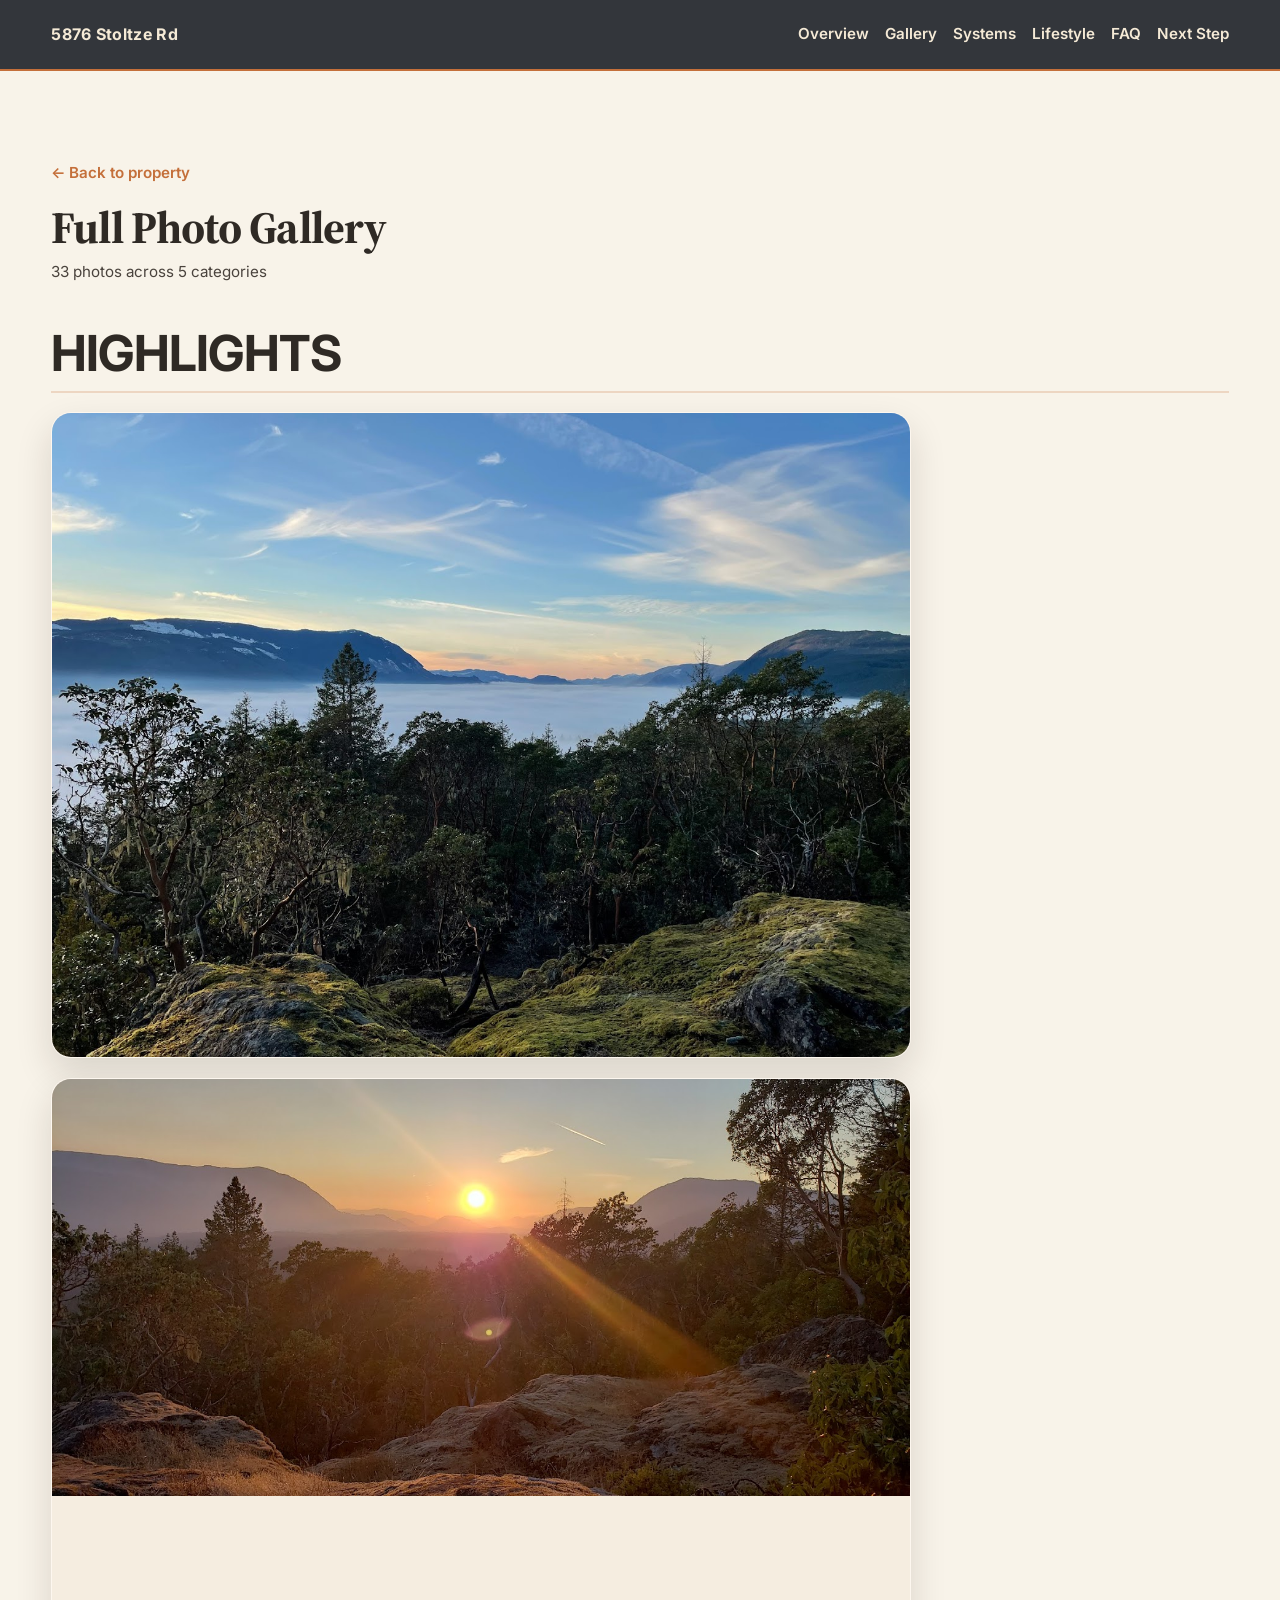
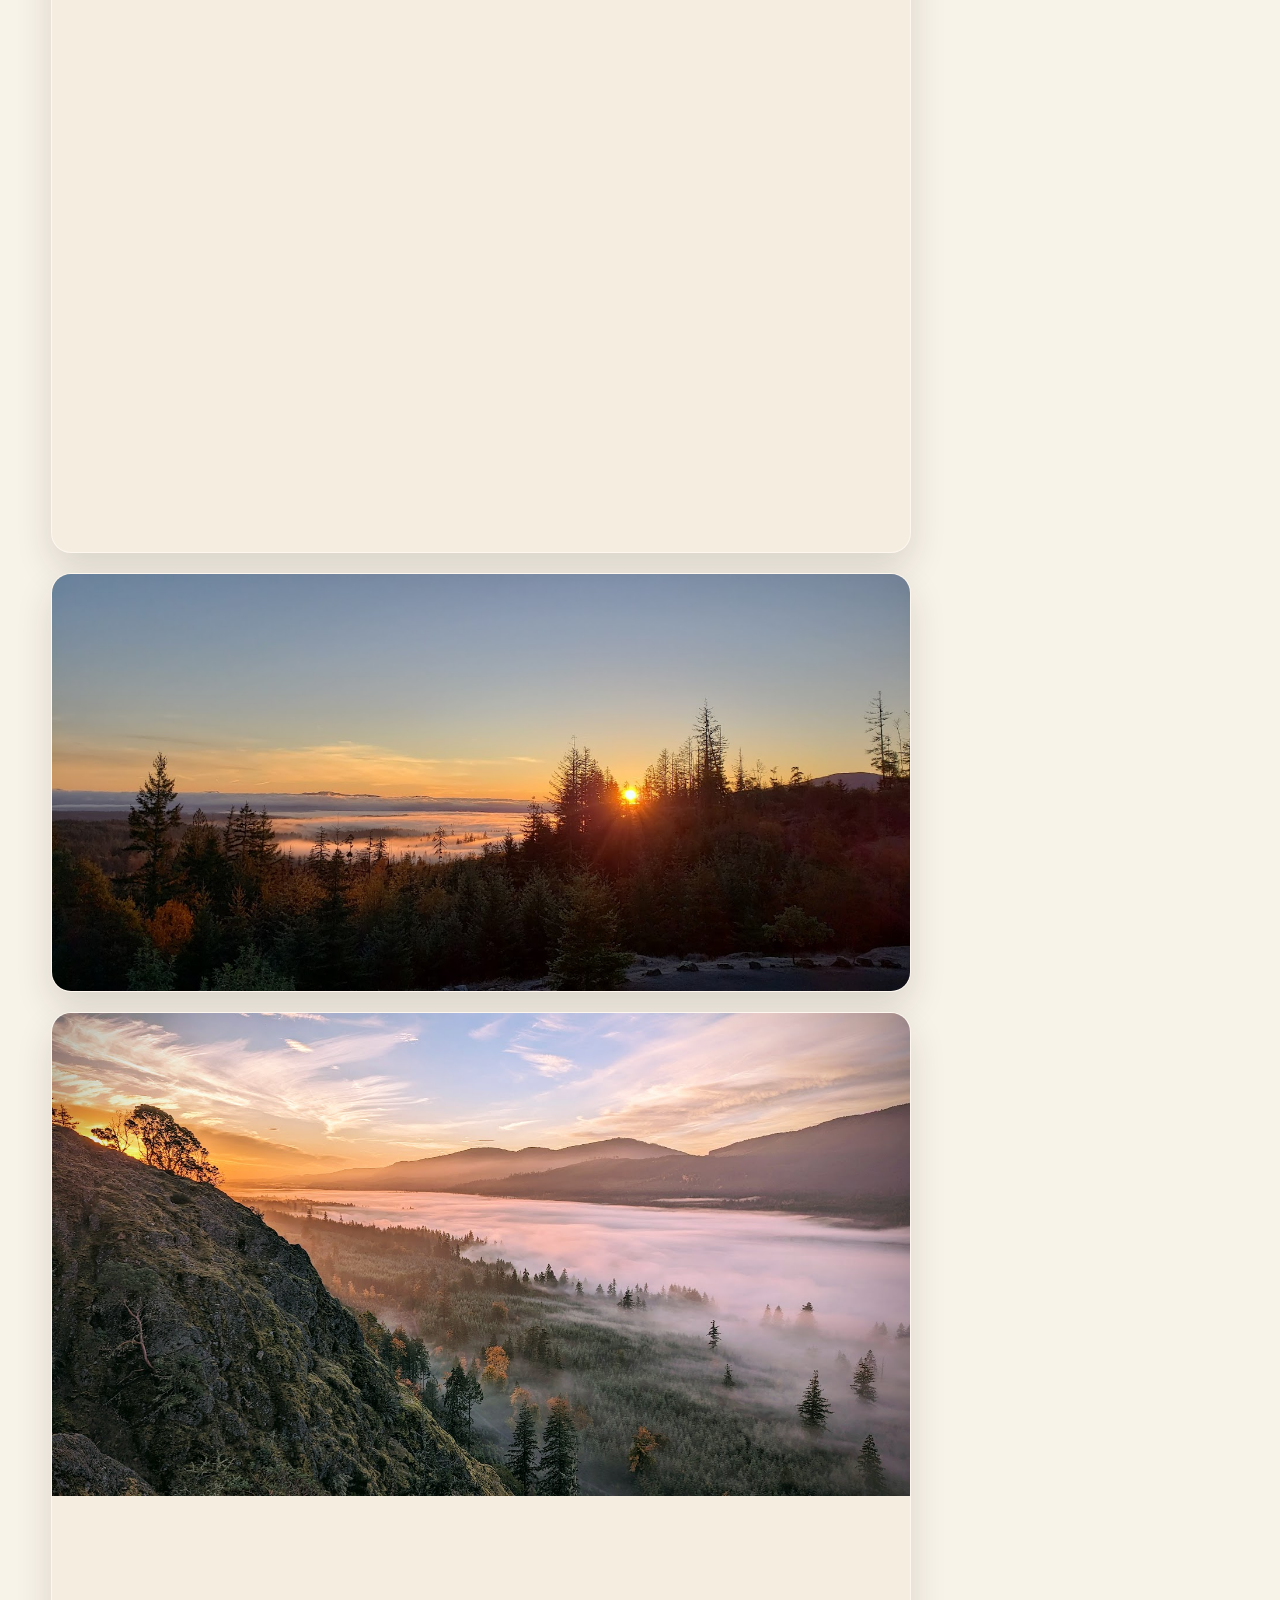
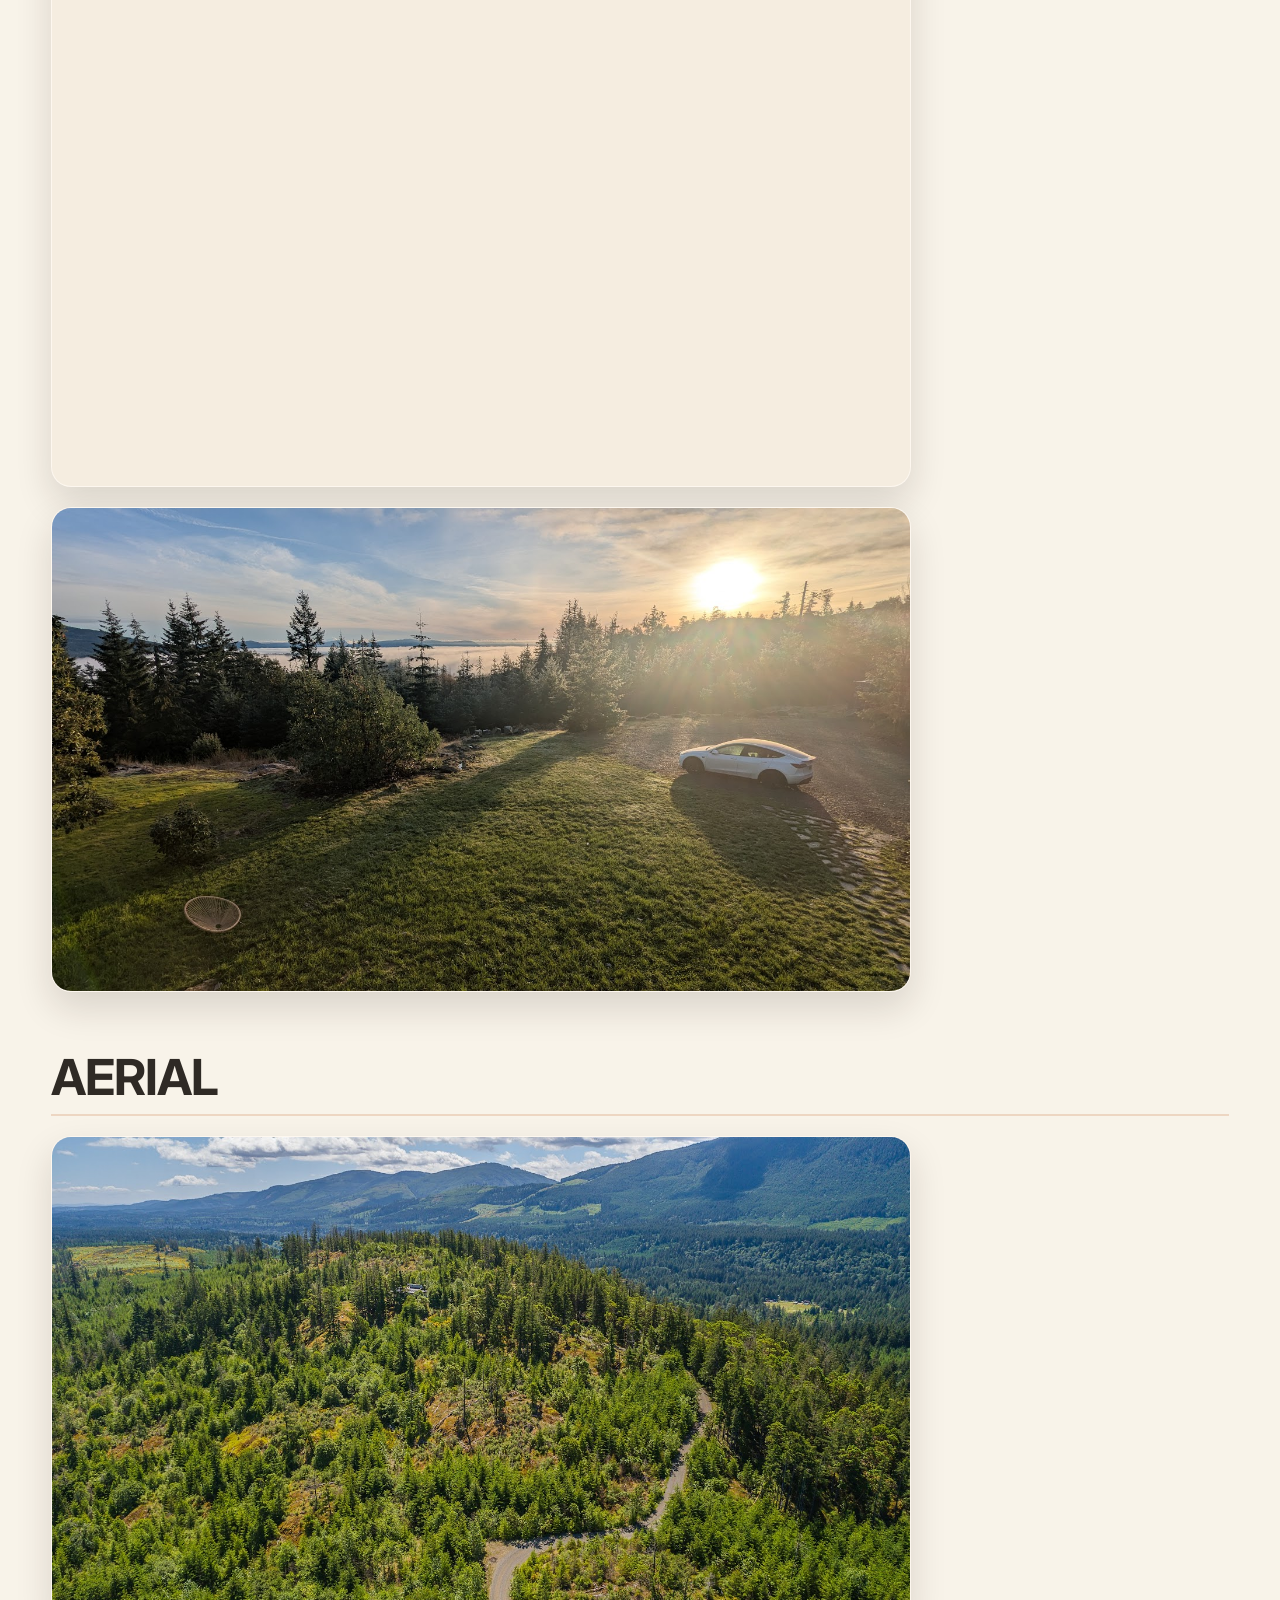
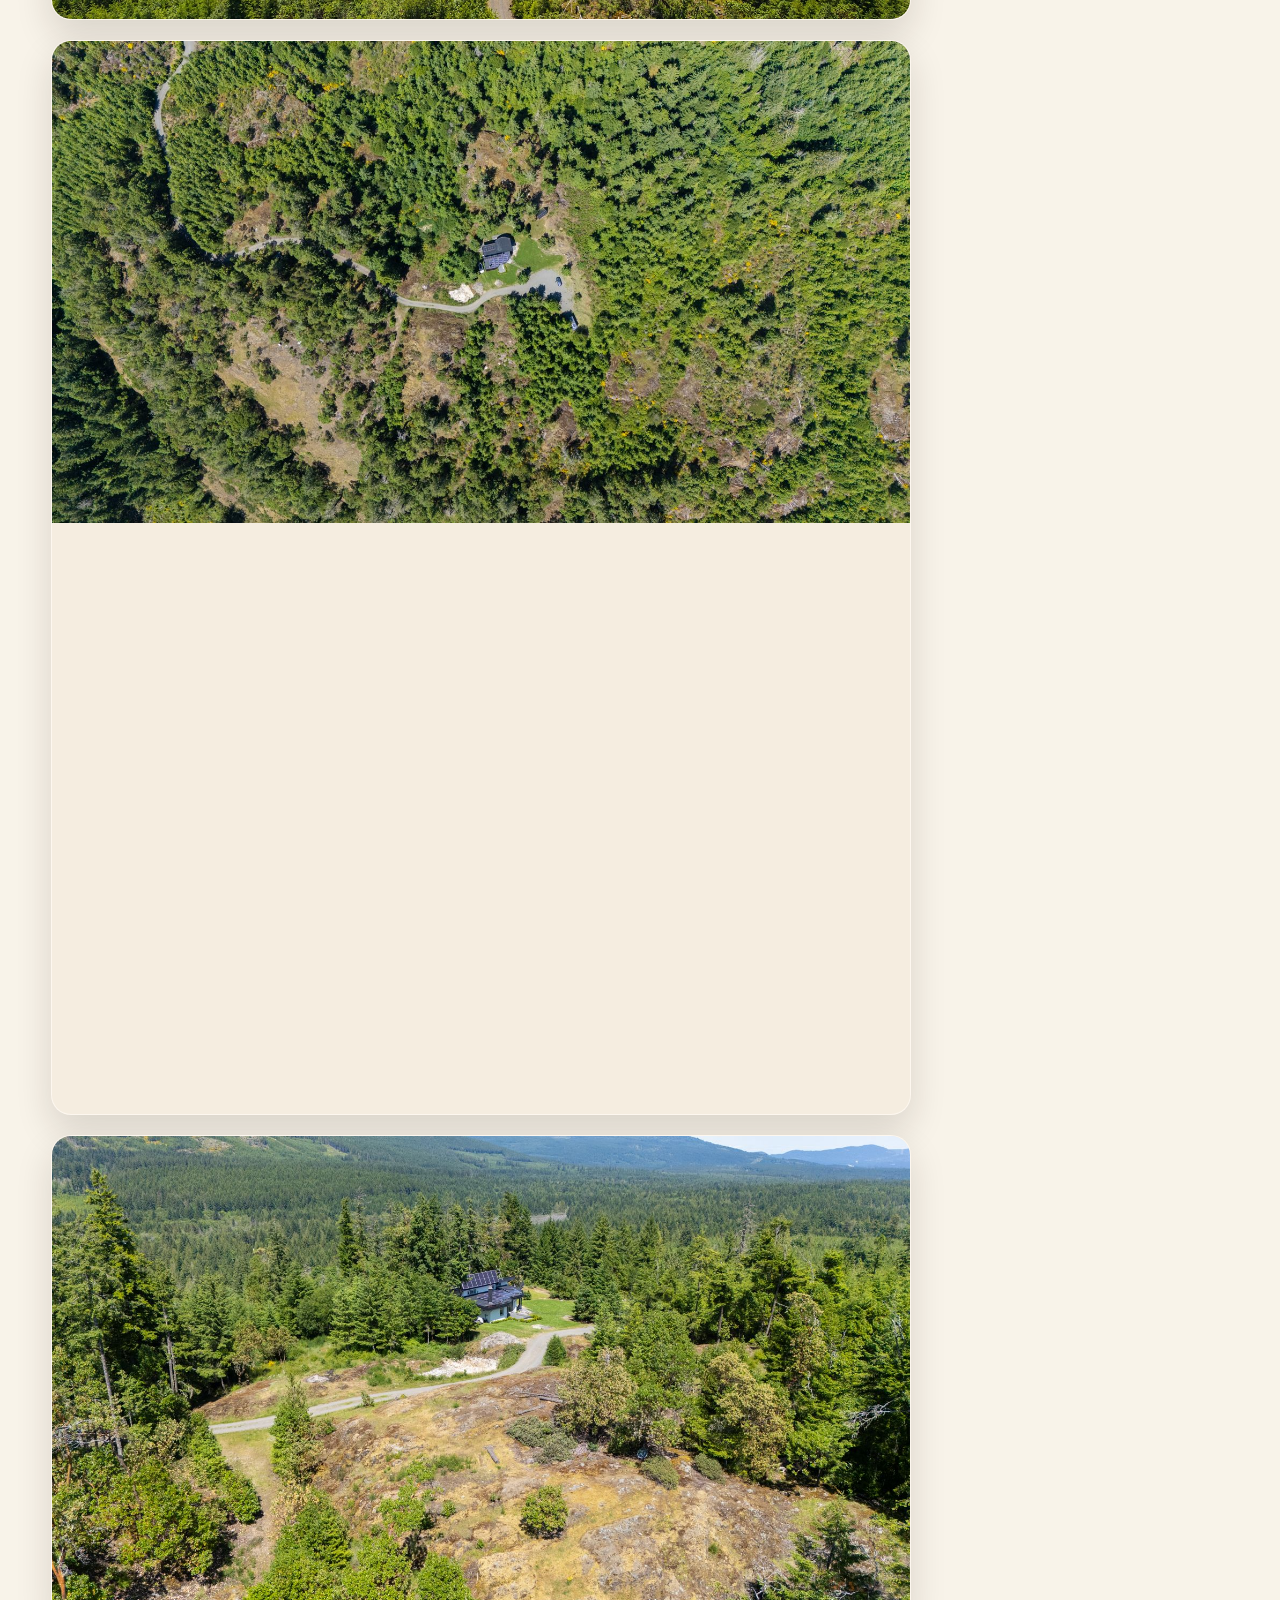
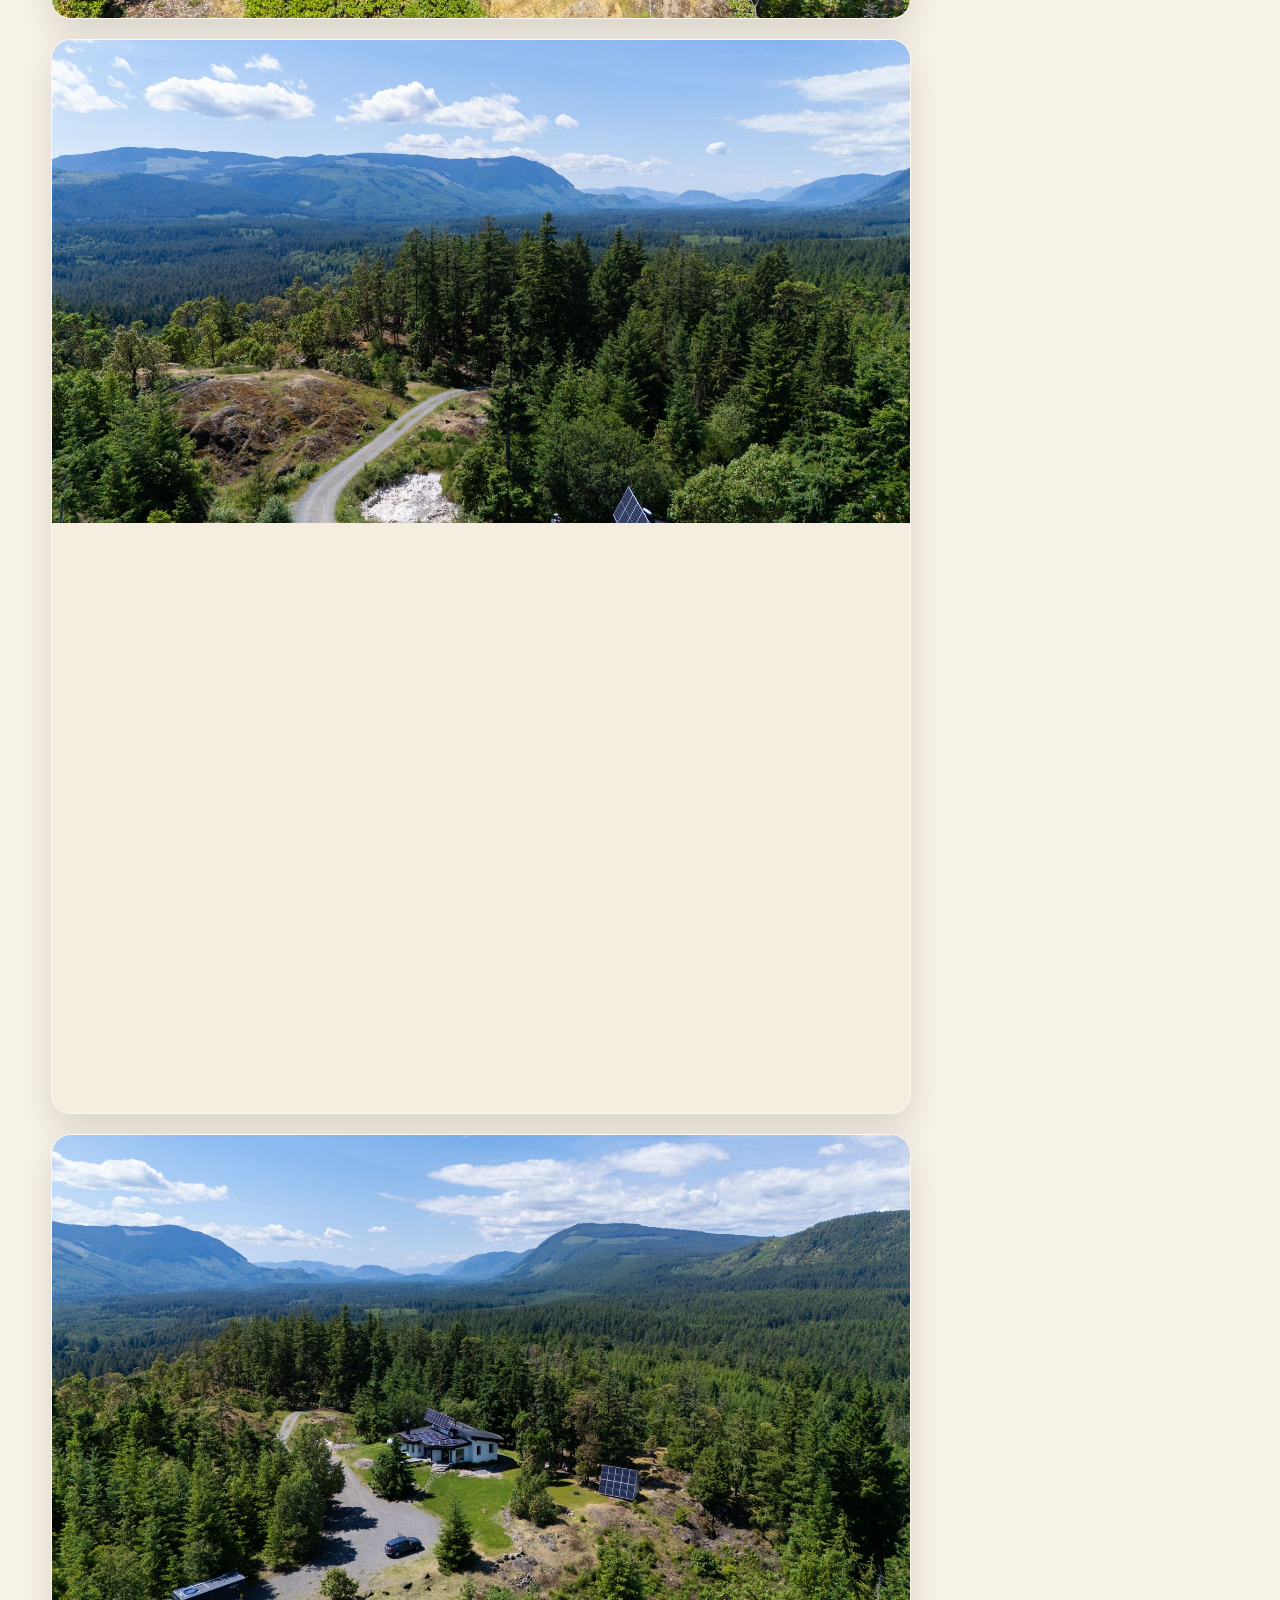
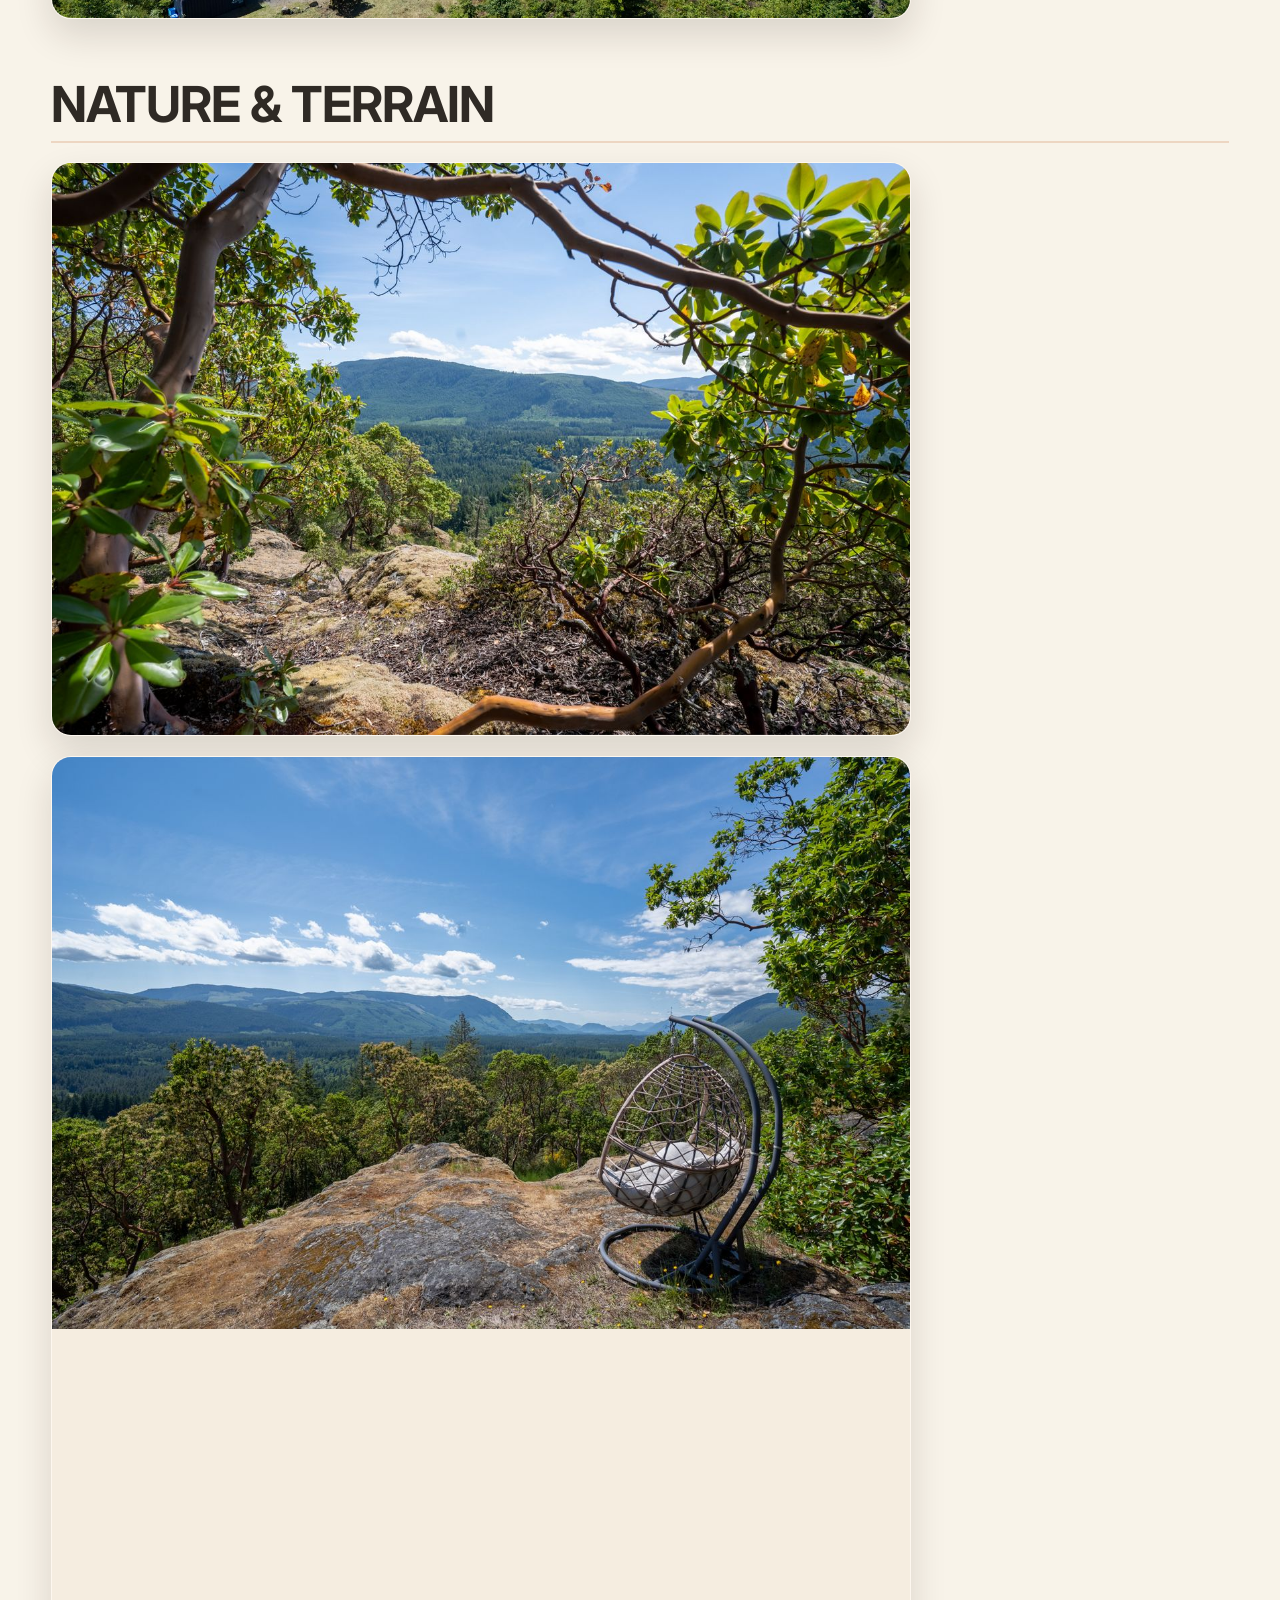
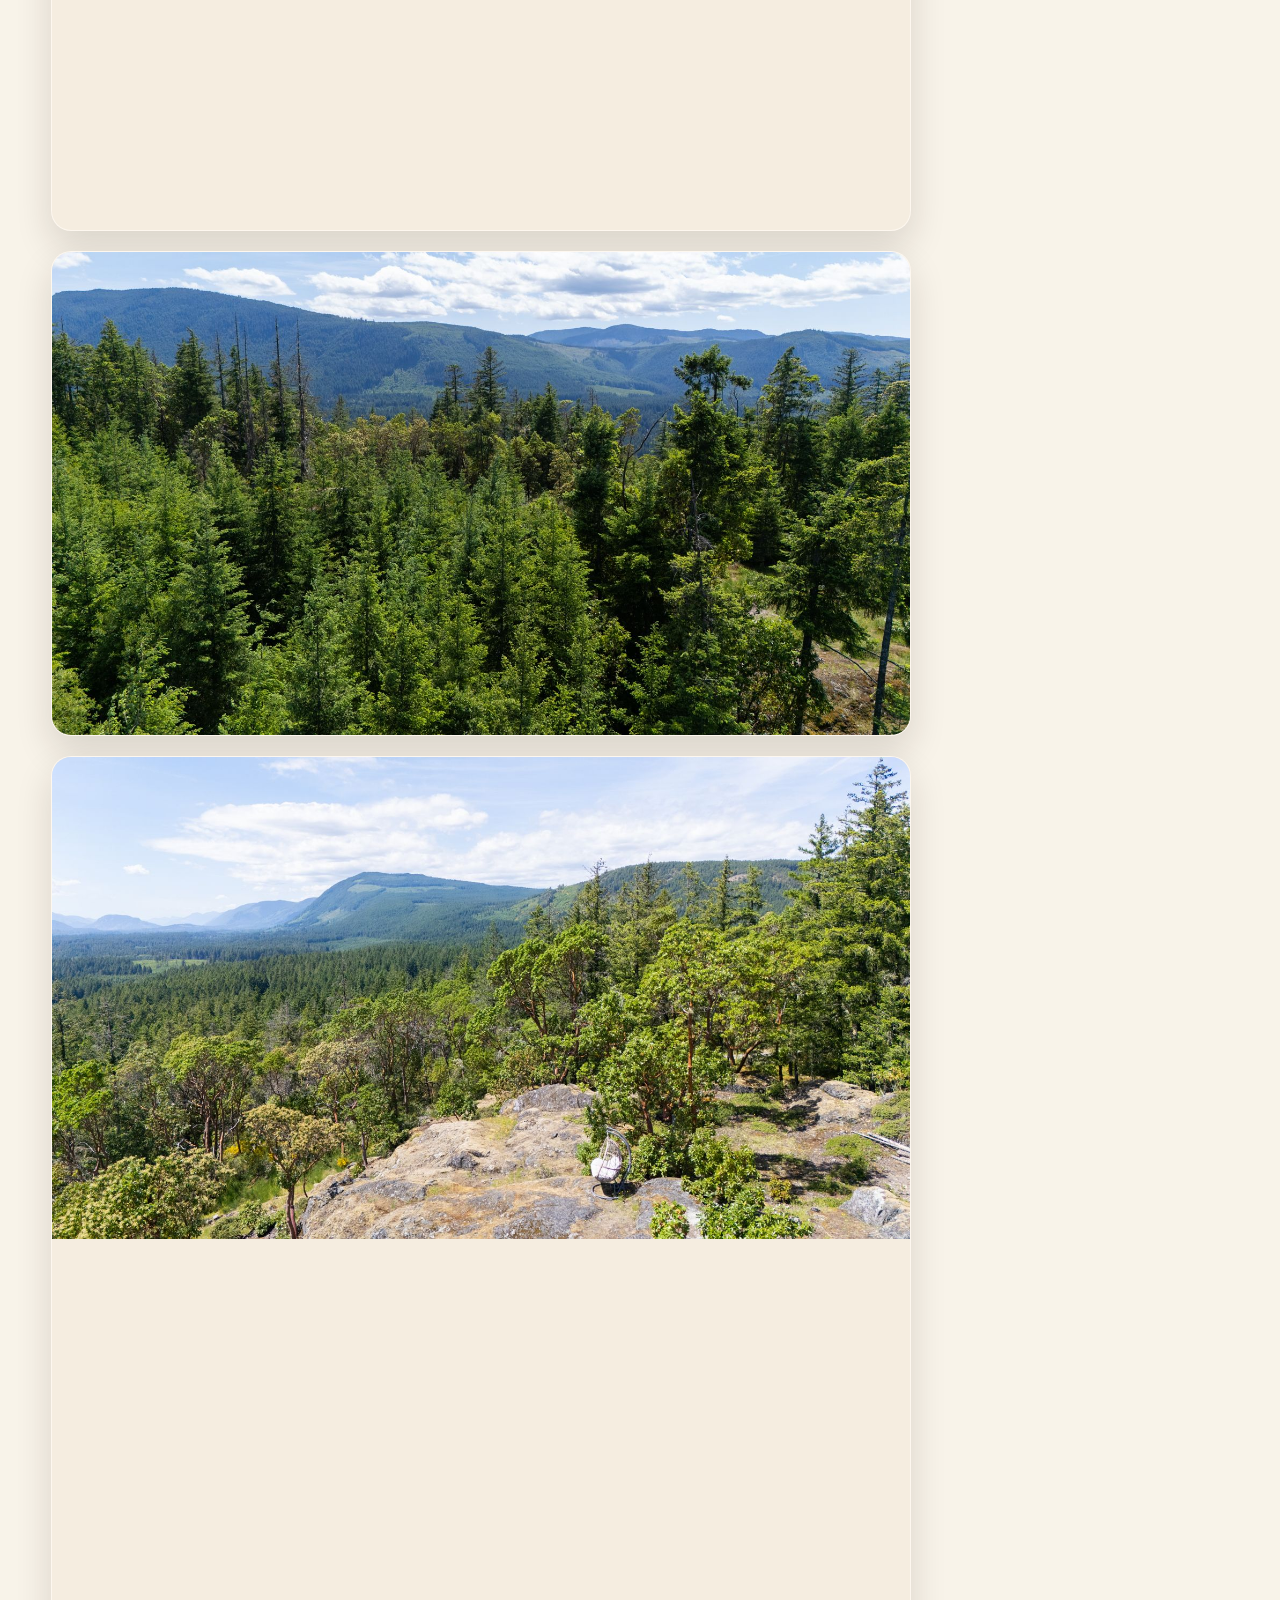
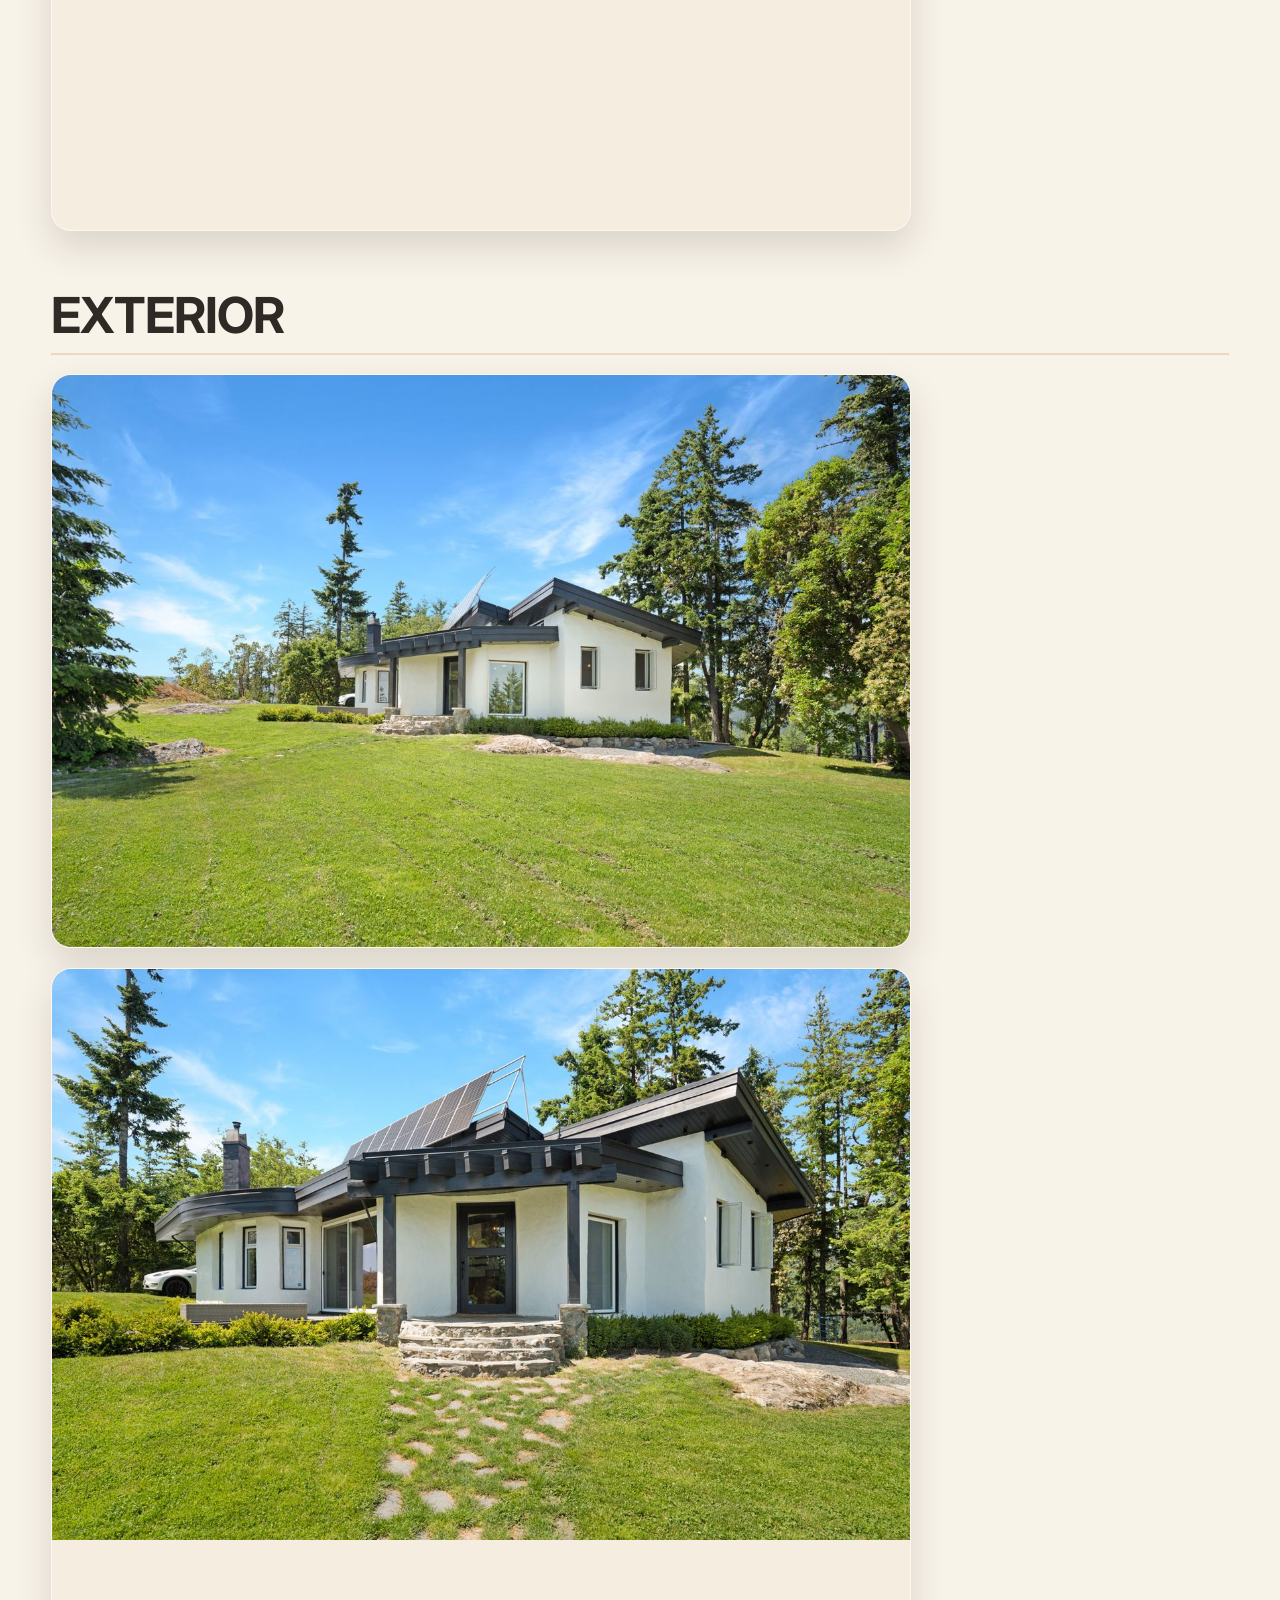
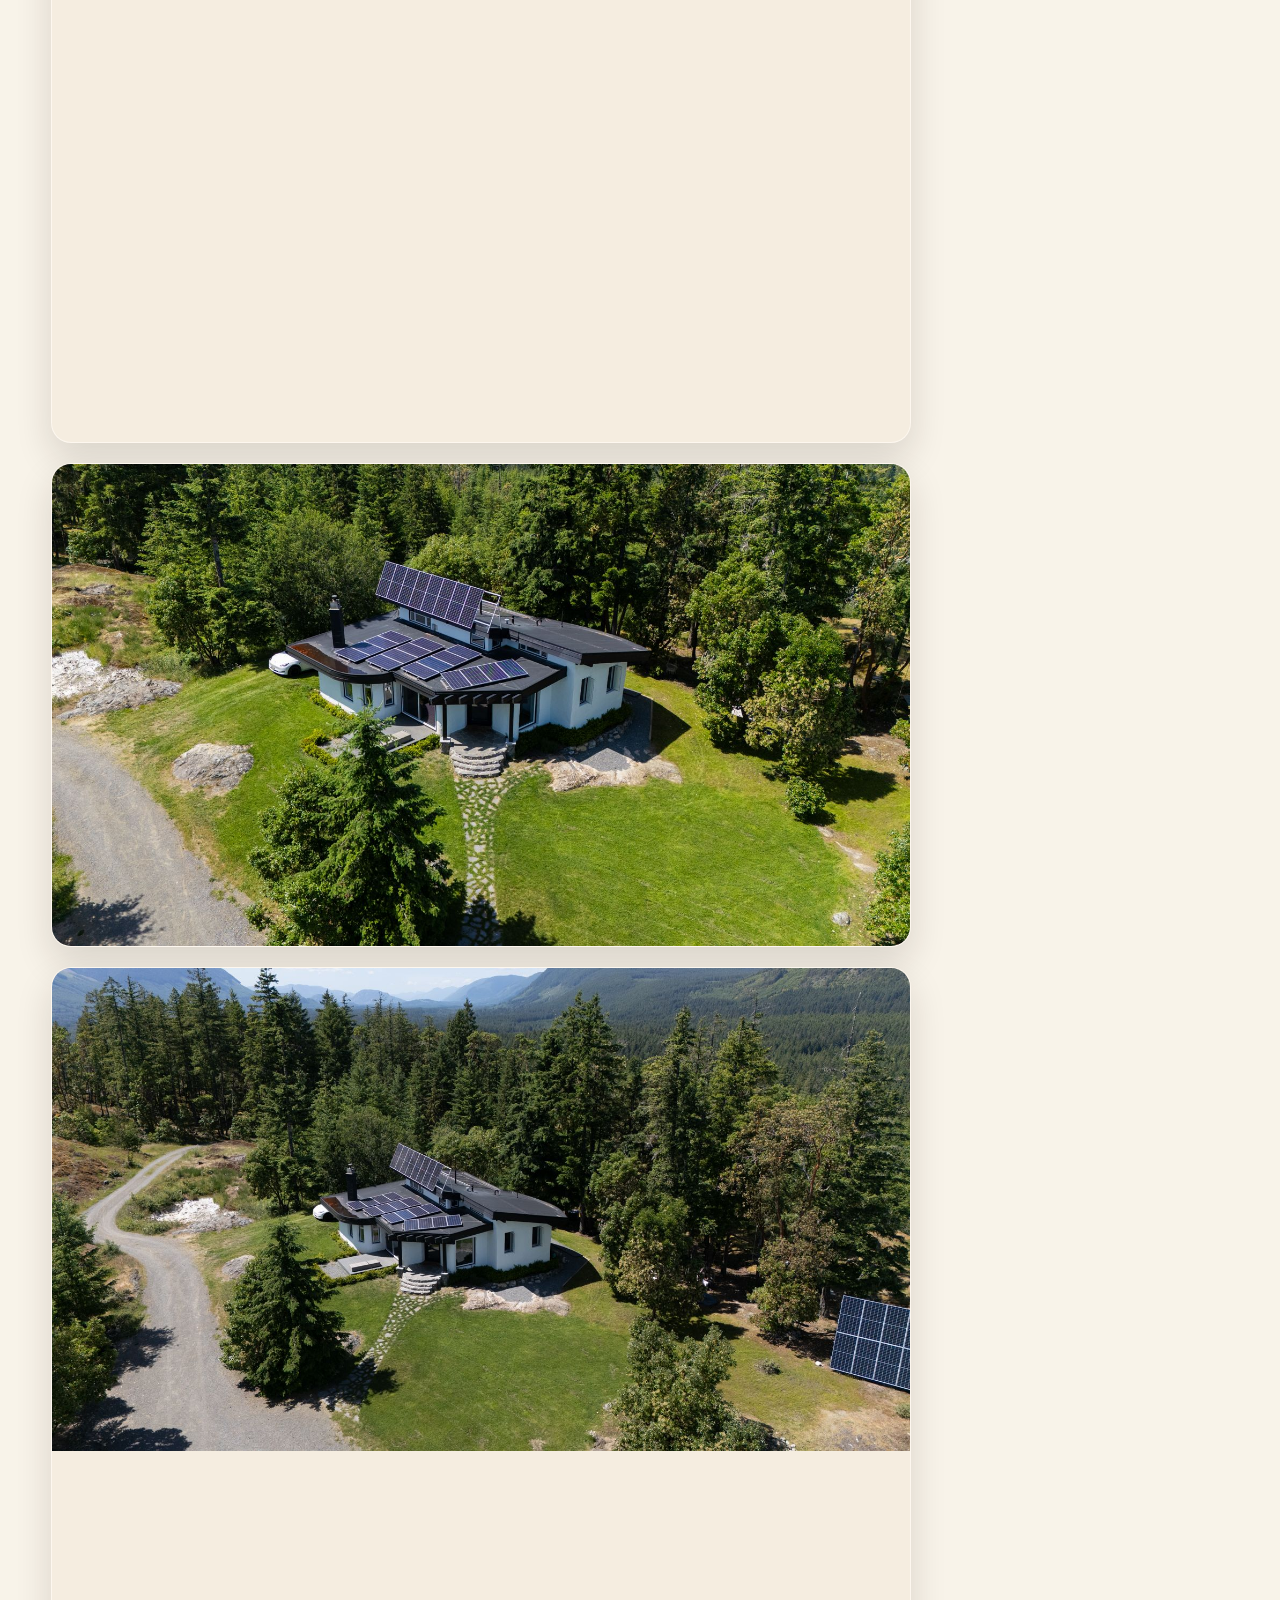
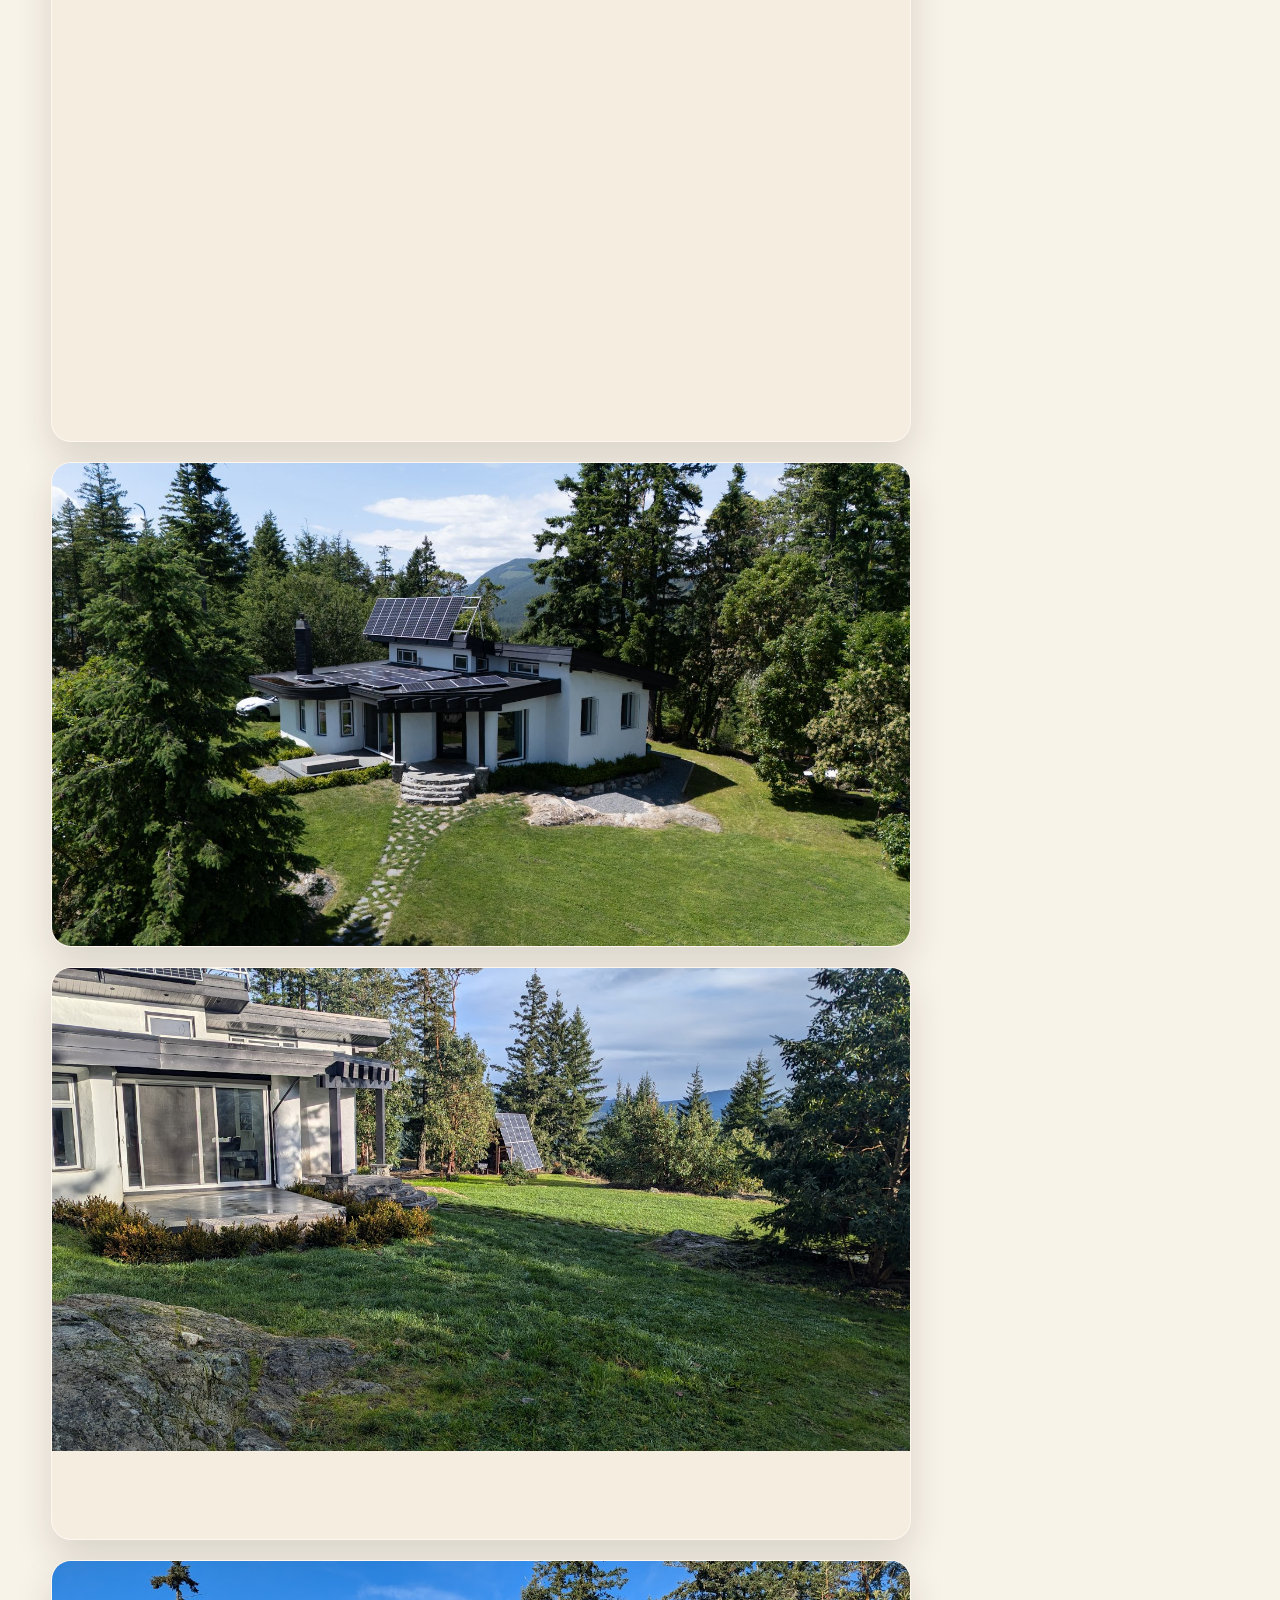
==== gallery.html @ c79fcdf9 "v10" ====
<!DOCTYPE html>
<html lang="en">
  <head>
    <meta charset="UTF-8" />
    <meta name="viewport" content="width=device-width, initial-scale=1.0" />
    <title>Photo Gallery | 5876 Stoltze Rd</title>
    <meta
      name="description"
      content="Full photo gallery for 5876 Stoltze Rd — highlights, aerial, nature, exterior, and interior photos of this private 40-acre mountaintop retreat."
    />
    <link rel="preconnect" href="https://fonts.googleapis.com" />
    <link rel="preconnect" href="https://fonts.gstatic.com" crossorigin />
    <link href="https://fonts.googleapis.com/css2?family=Inter:wght@400;500;600;700;800&family=Source+Serif+4:wght@400;600;700&display=swap" rel="stylesheet" />
    <link rel="icon" type="image/svg+xml" href="img/favicon-placeholder.svg" />
    <link rel="stylesheet" href="css/styles.css" />
    <script defer src="js/main.js"></script>
  </head>
  <body>
    <a class="skip-link" href="#gallery-main">Skip to content</a>

    <header class="site-header" id="top">
      <div class="container nav-wrap">
        <p class="brand"><a href="index.html" style="color:inherit;text-decoration:none;">5876 Stoltze Rd</a></p>
        <button class="nav-toggle" aria-expanded="false" aria-controls="site-nav">Menu</button>
        <nav id="site-nav" class="site-nav" aria-label="Main navigation">
          <a href="index.html#overview">Overview</a>
          <a href="index.html#gallery">Gallery</a>
          <a href="index.html#systems">Systems</a>
          <a href="index.html#lifestyle">Lifestyle</a>
          <a href="index.html#faq">FAQ</a>
          <a href="index.html#contact">Next Step</a>
        </nav>
      </div>
    </header>

    <main id="gallery-main">
      <section class="section gallery-page-section">
        <div class="container">

          <div class="gallery-page-header reveal">
            <a class="back-link" href="index.html#gallery">← Back to property</a>
            <h1>Full Photo Gallery</h1>
            <p class="gallery-page-count">33 photos across 5 categories</p>
          </div>

          <!-- Highlights -->
          <div class="gallery-page-chapter">
            <h2 class="gallery-page-chapter-title reveal">Highlights</h2>
            <div class="gallery-page-col">
              <figure class="gallery-card gallery-page-full reveal">
                <img src="img/5876_StoltzeRd_highlight_1.jpg" alt="Highlight angle showing privacy and wide exposure" data-fallback="img/placeholder-landscape.svg" loading="lazy" decoding="async" />
                <figcaption>Wide exposure and privacy are immediately apparent.</figcaption>
              </figure>
              <figure class="gallery-card gallery-page-full reveal">
                <img src="img/5876_StoltzeRd_highlight_2.jpg" alt="Highlight image emphasizing mountaintop privacy" data-fallback="img/placeholder-landscape.svg" loading="lazy" decoding="async" />
                <figcaption>Private feel with dominant landscape control.</figcaption>
              </figure>
              <figure class="gallery-card gallery-page-full reveal">
                <img src="img/5876_StoltzeRd_highlight_3.jpg" alt="Highlight image with panoramic valley view" data-fallback="img/placeholder-landscape.svg" loading="lazy" decoding="async" />
                <figcaption>Panoramic valley depth and changing light.</figcaption>
              </figure>
              <figure class="gallery-card gallery-page-full reveal">
                <img src="img/5876_StoltzeRd_highlight_5.jpg" alt="Highlight image showing arbutus and rock composition" data-fallback="img/placeholder-landscape.svg" loading="lazy" decoding="async" />
                <figcaption>Arbutus and rock terrain define the setting.</figcaption>
              </figure>
              <figure class="gallery-card gallery-page-full reveal">
                <img src="img/5876_StoltzeRd_highlight_6.jpg" alt="Highlight angle connecting home and off-grid independence" data-fallback="img/placeholder-landscape.svg" loading="lazy" decoding="async" />
                <figcaption>Independent systems support flexible use.</figcaption>
              </figure>
            </div>
          </div>

          <!-- Aerial -->
          <div class="gallery-page-chapter">
            <h2 class="gallery-page-chapter-title reveal">Aerial</h2>
            <div class="gallery-page-col">
              <figure class="gallery-card gallery-page-full reveal">
                <img src="img/5876_StoltzeRd_aerial_1.jpg" alt="Mountaintop ridge and valley view from aerial perspective" data-fallback="img/placeholder-landscape.svg" loading="lazy" decoding="async" />
                <figcaption>The site sits high on a sun-filled ridge with long valley sightlines.</figcaption>
              </figure>
              <figure class="gallery-card gallery-page-full reveal">
                <img src="img/5876_StoltzeRd_arial_1.jpeg" alt="Aerial mountaintop perspective over ridge and valley view" data-fallback="img/placeholder-landscape.svg" loading="lazy" decoding="async" />
                <figcaption>High elevation siting and terrain context.</figcaption>
              </figure>
              <figure class="gallery-card gallery-page-full reveal">
                <img src="img/5876_StoltzeRd_arial_2.jpeg" alt="Aerial view showing property approach and privacy buffer" data-fallback="img/placeholder-landscape.svg" loading="lazy" decoding="async" />
                <figcaption>Approach, access, and separation from surrounding parcels.</figcaption>
              </figure>
              <figure class="gallery-card gallery-page-full reveal">
                <img src="img/5876_StoltzeRd_arial_3.jpeg" alt="Aerial exposure image with mountain and valley backdrop" data-fallback="img/placeholder-landscape.svg" loading="lazy" decoding="async" />
                <figcaption>Broad valley outlook and mountain backdrop.</figcaption>
              </figure>
              <figure class="gallery-card gallery-page-full reveal">
                <img src="img/5876_StoltzeRd_arial_4.jpeg" alt="Aerial image highlighting sunrise and sunset exposure" data-fallback="img/placeholder-landscape.svg" loading="lazy" decoding="async" />
                <figcaption>Ridge orientation captures morning and evening light.</figcaption>
              </figure>
            </div>
          </div>

          <!-- Nature -->
          <div class="gallery-page-chapter">
            <h2 class="gallery-page-chapter-title reveal">Nature &amp; Terrain</h2>
            <div class="gallery-page-col">
              <figure class="gallery-card gallery-page-full reveal">
                <img src="img/5876_StoltzeRd_nature_1.jpeg" alt="Arbutus terrain on mountaintop setting" data-fallback="img/placeholder-landscape.svg" loading="lazy" decoding="async" />
                <figcaption>Arbutus terrain and exposed ridge character.</figcaption>
              </figure>
              <figure class="gallery-card gallery-page-full reveal">
                <img src="img/5876_StoltzeRd_nature_2.jpeg" alt="Arbutus trees with warm light over mountaintop terrain" data-fallback="img/placeholder-landscape.svg" loading="lazy" decoding="async" />
                <figcaption>Arbutus stands and warm seasonal color.</figcaption>
              </figure>
              <figure class="gallery-card gallery-page-full reveal">
                <img src="img/5876_StoltzeRd_nature_3.jpeg" alt="Nature frame showing valley view and arbutus character" data-fallback="img/placeholder-landscape.svg" loading="lazy" decoding="async" />
                <figcaption>Native vegetation and long view corridors.</figcaption>
              </figure>
              <figure class="gallery-card gallery-page-full reveal">
                <img src="img/5876_StoltzeRd_nature_4.jpeg" alt="Rock outcrop and arbutus landscape detail" data-fallback="img/placeholder-landscape.svg" loading="lazy" decoding="async" />
                <figcaption>Rock outcrops reinforce South Island character.</figcaption>
              </figure>
            </div>
          </div>

          <!-- Exterior -->
          <div class="gallery-page-chapter">
            <h2 class="gallery-page-chapter-title reveal">Exterior</h2>
            <div class="gallery-page-col">
              <figure class="gallery-card gallery-page-full reveal">
                <img src="img/5876_StoltzeRd_house_1.jpeg" alt="Home exterior within private mountaintop landscape" data-fallback="img/placeholder-landscape.svg" loading="lazy" decoding="async" />
                <figcaption>Exterior presence remains tied to the natural ridge setting.</figcaption>
              </figure>
              <figure class="gallery-card gallery-page-full reveal">
                <img src="img/5876_StoltzeRd_house_2.jpeg" alt="House elevation within mountaintop privacy setting" data-fallback="img/placeholder-landscape.svg" loading="lazy" decoding="async" />
                <figcaption>Built form nested into the ridge without losing view value.</figcaption>
              </figure>
              <figure class="gallery-card gallery-page-full reveal">
                <img src="img/5876_StoltzeRd_house_3.jpeg" alt="Home frontage with surrounding natural context" data-fallback="img/placeholder-landscape.svg" loading="lazy" decoding="async" />
                <figcaption>Efficient footprint with practical exterior flow.</figcaption>
              </figure>
              <figure class="gallery-card gallery-page-full reveal">
                <img src="img/5876_StoltzeRd_house_4.jpeg" alt="Home and solar-oriented outdoor space" data-fallback="img/placeholder-landscape.svg" loading="lazy" decoding="async" />
                <figcaption>Solar-oriented siting supports off-grid performance.</figcaption>
              </figure>
              <figure class="gallery-card gallery-page-full reveal">
                <img src="img/5876_StoltzeRd_house_5.jpeg" alt="Exterior angle showing separation and natural terrain" data-fallback="img/placeholder-landscape.svg" loading="lazy" decoding="async" />
                <figcaption>Clear separation, calm, and day-to-day usability.</figcaption>
              </figure>
              <figure class="gallery-card gallery-page-full reveal">
                <img src="img/5876_StoltzeRd_house_6.jpeg" alt="House exterior angle showing mountaintop privacy and usable grounds" data-fallback="img/placeholder-landscape.svg" loading="lazy" decoding="async" />
                <figcaption>Additional exterior angle emphasizing privacy and usable approach.</figcaption>
              </figure>
              <figure class="gallery-card gallery-page-full reveal">
                <img src="img/5876_StoltzeRd_house_7.jpeg" alt="Exterior photo highlighting home placement in natural surroundings" data-fallback="img/placeholder-landscape.svg" loading="lazy" decoding="async" />
                <figcaption>Home placement works with the natural terrain instead of against it.</figcaption>
              </figure>
              <figure class="gallery-card gallery-page-full reveal">
                <img src="img/5876_StoltzeRd_house_8.jpeg" alt="House exterior view with outdoor living context" data-fallback="img/placeholder-landscape.svg" loading="lazy" decoding="async" />
                <figcaption>Exterior living zones support practical day-to-day use.</figcaption>
              </figure>
            </div>
          </div>

          <!-- Interior -->
          <div class="gallery-page-chapter">
            <h2 class="gallery-page-chapter-title reveal">Interior</h2>
            <div class="gallery-page-col">
              <figure class="gallery-card gallery-page-full reveal">
                <img src="img/5876_StoltzeRd_interior_1.jpeg" alt="Interior living area with warm natural light" data-fallback="img/placeholder-landscape.svg" loading="lazy" decoding="async" />
                <figcaption>Main living zone with welcoming mountain-home character.</figcaption>
              </figure>
              <figure class="gallery-card gallery-page-full reveal">
                <img src="img/5876_StoltzeRd_interior_2.jpeg" alt="Interior space showing functional everyday layout" data-fallback="img/placeholder-landscape.svg" loading="lazy" decoding="async" />
                <figcaption>Practical circulation and day-to-day usability.</figcaption>
              </figure>
              <figure class="gallery-card gallery-page-full reveal">
                <img src="img/5876_StoltzeRd_interior_3.jpeg" alt="Interior detail emphasizing comfort and efficiency" data-fallback="img/placeholder-landscape.svg" loading="lazy" decoding="async" />
                <figcaption>Comfort-focused interior tied to low-dependence living.</figcaption>
              </figure>
              <figure class="gallery-card gallery-page-full reveal">
                <img src="img/5876_StoltzeRd_interior_4.jpeg" alt="Interior room view with bright, usable proportions" data-fallback="img/placeholder-landscape.svg" loading="lazy" decoding="async" />
                <figcaption>Bright interior proportions suited to full-time use.</figcaption>
              </figure>
              <figure class="gallery-card gallery-page-full reveal">
                <img src="img/5876_StoltzeRd_interior_5.jpeg" alt="Interior room showing mountain home finish and natural light" data-fallback="img/placeholder-landscape.svg" loading="lazy" decoding="async" />
                <figcaption>Warm finishes and natural light reinforce comfort.</figcaption>
              </figure>
              <figure class="gallery-card gallery-page-full reveal">
                <img src="img/5876_StoltzeRd_interior_6.jpeg" alt="Interior perspective highlighting efficient room arrangement" data-fallback="img/placeholder-landscape.svg" loading="lazy" decoding="async" />
                <figcaption>Efficient room arrangement supports simple everyday living.</figcaption>
              </figure>
              <figure class="gallery-card gallery-page-full reveal">
                <img src="img/5876_StoltzeRd_interior_7.jpeg" alt="Interior photo showing practical use space" data-fallback="img/placeholder-landscape.svg" loading="lazy" decoding="async" />
                <figcaption>Usable spaces balance function and comfort.</figcaption>
              </figure>
              <figure class="gallery-card gallery-page-full reveal">
                <img src="img/5876_StoltzeRd_interior_8.jpeg" alt="Interior view with bright surfaces and comfortable proportions" data-fallback="img/placeholder-landscape.svg" loading="lazy" decoding="async" />
                <figcaption>Bright interior surfaces keep the home feeling open and calm.</figcaption>
              </figure>
              <figure class="gallery-card gallery-page-full reveal">
                <img src="img/5876_StoltzeRd_interior_9.jpeg" alt="Interior detail reflecting full-time living practicality" data-fallback="img/placeholder-landscape.svg" loading="lazy" decoding="async" />
                <figcaption>Practical details support year-round full-time use.</figcaption>
              </figure>
              <figure class="gallery-card gallery-page-full reveal">
                <img src="img/5876_StoltzeRd_interior_10.jpeg" alt="Interior room with comfortable scale and light" data-fallback="img/placeholder-landscape.svg" loading="lazy" decoding="async" />
                <figcaption>Comfortable scale and light contribute to everyday livability.</figcaption>
              </figure>
              <figure class="gallery-card gallery-page-full reveal">
                <img src="img/5876_StoltzeRd_interior_11.jpeg" alt="Interior image showing polished, efficient living spaces" data-fallback="img/placeholder-landscape.svg" loading="lazy" decoding="async" />
                <figcaption>Polished interior spaces complement the self-reliant property systems.</figcaption>
              </figure>
            </div>
          </div>

          <div class="gallery-page-footer reveal">
            <a class="back-link" href="index.html#contact">Interested? Get in touch →</a>
          </div>

        </div>
      </section>
    </main>

    <footer class="site-footer section" id="contact">
      <div class="container reveal">
        <h2>Next Step</h2>
        <p>Contact the listing professional directly to request details or schedule a viewing.</p>
        <p class="contact-direct">
          <strong>Mitch McMichael</strong><br />
          Personal Real Estate Corporation<br />
          <a href="tel:+17786783206">778-678-3206</a>
        </p>
        <div class="contact-actions">
          <a class="btn btn-primary" href="tel:+17786783206">Call / Text Mitch McMichael</a>
          <a class="btn btn-secondary" href="https://www.realtor.ca/real-estate/29587003/5876-stoltze-rd-duncan-west-duncan" target="_blank" rel="noopener">View MLS Listing #1031704</a>
          <a class="btn btn-tertiary" href="5876_Stoltze_Rd_Property_Information_Package.pdf" target="_blank" rel="noopener">Download Full Information Package (PDF)</a>
        </div>
        <a class="back-to-top" href="#top">Back to Top</a>
      </div>
    </footer>

    <div class="lightbox" id="gallery-lightbox" aria-hidden="true" role="dialog" aria-label="Photo viewer">
      <button class="lightbox-close" type="button" aria-label="Close viewer">Close</button>
      <button class="lightbox-nav lightbox-prev" type="button" aria-label="Previous image">Prev</button>
      <figure class="lightbox-stage">
        <img src="" alt="" id="lightbox-image" />
        <figcaption id="lightbox-caption"></figcaption>
      </figure>
      <button class="lightbox-nav lightbox-next" type="button" aria-label="Next image">Next</button>
    </div>
  </body>
</html>
---- css/styles.css ----
:root {
  --slate-900: #1c2128;
  --slate-800: #242c35;
  --slate-700: #33404d;
  --copper-500: #c46f3a;
  --copper-400: #de8a4f;
  --amber-300: #f1bb66;
  --forest-600: #3e5f52;
  --forest-500: #507667;
  --cream-100: #f8f3e9;
  --cream-200: #efe6d6;
  --text-900: #22201d;
  --text-700: #4a433d;
  --line: #d4c2a7;
  --shadow-soft: 0 16px 40px rgba(31, 23, 18, 0.14);
  --shadow-strong: 0 24px 60px rgba(24, 18, 13, 0.22);
}

* {
  box-sizing: border-box;
}

html {
  scroll-behavior: smooth;
  overflow-x: clip;
}

body {
  margin: 0;
  color: var(--text-900);
  font-family: "Source Serif 4", Georgia, serif;
  line-height: 1.72;
  overflow-x: clip;
  background:
    radial-gradient(1100px 620px at 86% -8%, rgba(241, 187, 102, 0.32), transparent 70%),
    radial-gradient(900px 560px at 6% 36%, rgba(196, 111, 58, 0.2), transparent 70%),
    var(--cream-100);
}

img {
  width: 100%;
  display: block;
  height: auto;
}

p,
li,
label,
input,
textarea,
button,
summary,
.accordion-trigger,
.site-nav a,
.btn {
  font-family: Inter, "Segoe UI", sans-serif;
}

.container {
  width: min(1180px, 92%);
  margin: 0 auto;
}

.section {
  padding: 5.5rem 0;
}

.section h2,
.section h3 {
  margin-top: 0;
  line-height: 1.14;
}

.section h2 {
  color: #2f2a25;
  font-size: clamp(2rem, 4.3vw, 3.1rem);
  letter-spacing: -0.02em;
  margin-bottom: 1.2rem;
}

.section-header {
  margin-bottom: 2.3rem;
}

.eyebrow {
  color: var(--forest-600);
  font-size: 0.77rem;
  letter-spacing: 0.16em;
  text-transform: uppercase;
  font-weight: 700;
  margin: 0 0 0.8rem;
}

.skip-link {
  position: absolute;
  left: -9999px;
  top: 0;
}

.skip-link:focus {
  left: 1rem;
  top: 1rem;
  padding: 0.6rem 0.7rem;
  background: #fff;
  color: #000;
  z-index: 999;
}

.site-header {
  position: sticky;
  top: 0;
  z-index: 40;
  border-bottom: 2px solid var(--copper-500);
  background: rgba(29, 34, 41, 0.9);
  backdrop-filter: blur(10px);
}

.nav-wrap {
  min-height: 4.3rem;
  display: flex;
  align-items: center;
  justify-content: space-between;
}

.brand {
  margin: 0;
  color: #f5ead6;
  font-weight: 700;
  letter-spacing: 0.02em;
  font-family: Inter, "Segoe UI", sans-serif;
}

.nav-toggle {
  display: none;
}

.site-nav {
  display: flex;
  gap: 1rem;
}

.site-nav a {
  color: #f5ead6;
  text-decoration: none;
  font-size: 0.95rem;
  font-weight: 600;
  padding: 0.2rem 0;
  position: relative;
}

.site-nav a::after {
  content: "";
  position: absolute;
  left: 0;
  bottom: -4px;
  width: 0;
  height: 2px;
  background: var(--amber-300);
  transition: width 0.25s ease;
}

.site-nav a:hover::after {
  width: 100%;
}

.hero {
  position: relative;
  min-height: 100svh;
  display: grid;
  align-items: end;
  padding: 0;
  overflow: hidden;
}

.hero-media,
.hero-media img,
.hero-media video,
.hero-overlay {
  position: absolute;
  inset: 0;
}

.hero-media {
  overflow: hidden;
}

.hero-media img,
.hero-media video {
  object-fit: cover;
}

.hero-overlay {
  background:
    linear-gradient(165deg, rgba(17, 22, 30, 0.84), rgba(57, 38, 27, 0.44) 48%, rgba(196, 111, 58, 0.2)),
    linear-gradient(to top, rgba(17, 22, 30, 0.52), rgba(17, 22, 30, 0.16));
}

.hero-content {
  position: relative;
  z-index: 2;
  color: #f7efdf;
  width: min(860px, 92%);
  margin: 0 auto;
  padding: clamp(2.5rem, 8vh, 4rem) 0 2rem;
}

.hero-content .eyebrow {
  color: var(--amber-300);
}

.hero-content h1 {
  color: #fff8eb;
  font-size: clamp(1.9rem, 4.4vw, 3.9rem);
  margin: 0 0 0.6rem;
  max-width: 24ch;
  line-height: 1.08;
  letter-spacing: -0.02em;
  text-wrap: balance;
}

.hero-subheadline {
  max-width: 58ch;
  margin: 0;
  font-size: clamp(1rem, 1.8vw, 1.24rem);
  line-height: 1.55;
  color: #f3e9d7;
}

.hero-actions {
  margin-top: 0.9rem;
  display: flex;
  flex-wrap: wrap;
  gap: 0.5rem;
}

.hero-actions .btn {
  white-space: nowrap;
}

.btn {
  display: inline-flex;
  align-items: center;
  justify-content: center;
  text-decoration: none;
  border-radius: 999px;
  border: 1px solid transparent;
  font-weight: 700;
  font-size: 0.95rem;
  letter-spacing: 0.02em;
  padding: 0.82rem 1.2rem;
  transition: transform 0.2s ease, box-shadow 0.2s ease, background 0.2s ease;
}

.btn:hover {
  transform: translateY(-1px);
}

.btn-primary {
  background: linear-gradient(135deg, var(--amber-300), var(--copper-400));
  color: #23180f;
  box-shadow: 0 12px 28px rgba(30, 20, 14, 0.34);
}

.btn-secondary {
  border-color: rgba(255, 241, 212, 0.78);
  background: rgba(21, 25, 33, 0.2);
  color: #fff7e8;
}

.btn-tertiary {
  border-color: rgba(255, 255, 255, 0.5);
  background: rgba(255, 255, 255, 0.13);
  color: #fff7e8;
}

.hero-strip {
  margin-top: 0.5rem;
  display: inline-flex;
  max-width: 100%;
  white-space: normal;
  background: rgba(23, 28, 37, 0.64);
  border: 1px solid rgba(241, 187, 102, 0.45);
  color: #f7e4c2;
  border-radius: 14px;
  font-size: 0.84rem;
  letter-spacing: 0.05em;
  line-height: 1.35;
  padding: 0.5rem 0.95rem;
}

.at-a-glance {
  background: linear-gradient(180deg, #202830, #28343e);
  border-top: 2px solid var(--copper-500);
  border-bottom: 2px solid var(--forest-500);
}

.at-a-glance .section-header h2,
.at-a-glance .eyebrow {
  color: #f3e7d2;
}

.highlights-grid {
  display: grid;
  gap: 1rem;
  grid-template-columns: repeat(5, minmax(150px, 1fr));
}

.stat-card {
  background: rgba(247, 239, 225, 0.08);
  border: 1px solid rgba(255, 210, 141, 0.28);
  border-radius: 12px;
  padding: 1rem;
  box-shadow: var(--shadow-soft);
}

.stat-icon {
  width: 36px;
  height: 36px;
  border-radius: 50%;
  background: linear-gradient(135deg, var(--amber-300), var(--copper-500));
  color: #24170e;
  font-weight: 800;
  font-family: Inter, "Segoe UI", sans-serif;
  display: inline-grid;
  place-items: center;
}

.stat-card h3 {
  color: #f7ead3;
  margin: 0.75rem 0 0.4rem;
  font-size: 1.05rem;
}

.stat-card p {
  margin: 0;
  color: #ddd0ba;
  line-height: 1.5;
  font-size: 0.92rem;
}

.summary {
  background: #fcf6ec;
  border-top: 1px solid var(--line);
  border-bottom: 1px solid var(--line);
}

.summary .container {
  max-width: 900px;
}

.summary p {
  font-size: 1.03rem;
  color: #433b34;
}

.scenic-band {
  position: relative;
  height: clamp(220px, 38vh, 410px);
  overflow: hidden;
}

.scenic-band-media {
  position: absolute;
  inset: -12% 0;
  background-position: center;
  background-size: cover;
  transform: translateY(0);
  will-change: transform;
}

.scenic-band::after {
  content: "";
  position: absolute;
  inset: 0;
  background: linear-gradient(to bottom, rgba(22, 24, 27, 0.22), rgba(22, 24, 27, 0.42));
}

.gallery {
  background: linear-gradient(180deg, #fff8ee, #f6eddc);
}

.gallery-grid {
  display: grid;
  grid-template-columns: repeat(12, 1fr);
  gap: 0.5rem;
}

.gallery-grid-unified {
  margin-bottom: 0.7rem;
  display: block;
  column-count: 4;
  column-gap: 0.35rem;
}

.gallery-card {
  display: inline-block;
  width: 100%;
  margin: 0 0 0.35rem;
  border: 1px solid rgba(255, 250, 242, 0.85);
  box-shadow: 0 16px 36px rgba(33, 24, 17, 0.14);
  border-radius: 20px;
  overflow: hidden;
  position: relative;
  aspect-ratio: 4 / 3;
  isolation: isolate;
  background: #f5ede0;
  transition: transform 0.28s ease, box-shadow 0.28s ease, border-color 0.28s ease;
  cursor: pointer;
  break-inside: avoid;
}

.gallery-card:nth-child(2),
.gallery-card:nth-child(4) {
  aspect-ratio: 4 / 5;
}

.gallery-card:nth-child(6),
.gallery-card:nth-child(8) {
  aspect-ratio: 3 / 2;
}

.gallery-card::before {
  content: "";
  position: absolute;
  inset: 0;
  background: linear-gradient(180deg, rgba(255, 198, 115, 0.08), rgba(14, 18, 24, 0.32));
  opacity: 0;
  transition: opacity 0.35s ease;
  z-index: 1;
}

.gallery-card::after {
  content: "View";
  position: absolute;
  top: 1rem;
  right: 1rem;
  z-index: 2;
  padding: 0.42rem 0.7rem;
  border-radius: 999px;
  background: rgba(22, 27, 34, 0.56);
  color: #fff6e7;
  font-family: Inter, "Segoe UI", sans-serif;
  font-size: 0.72rem;
  font-weight: 700;
  letter-spacing: 0.08em;
  text-transform: uppercase;
  opacity: 0;
  transform: translateY(-6px);
  transition: opacity 0.3s ease, transform 0.3s ease;
}

.gallery-card img {
  height: 100%;
  width: 100%;
  object-fit: cover;
  transition: transform 0.55s ease, filter 0.35s ease;
  cursor: zoom-in;
}

.gallery-card figcaption {
  display: none;
}

.gallery-card:hover {
  transform: translateY(-6px);
  box-shadow: 0 24px 56px rgba(29, 20, 14, 0.2);
  border-color: rgba(255, 227, 181, 0.92);
}

.gallery-card:hover::before {
  opacity: 1;
}

.gallery-card:hover::after {
  opacity: 1;
  transform: translateY(0);
}

.gallery-card:hover img {
  transform: scale(1.04);
  filter: saturate(1.08) contrast(1.03);
}

/* ── Photo pile link (opens gallery.html) ── */
.photo-pile-link {
  display: flex;
  align-items: center;
  gap: 1.2rem;
  text-decoration: none;
  padding: 1rem 1.3rem;
  border: 1px solid rgba(196, 111, 58, 0.35);
  border-radius: 18px;
  background: linear-gradient(145deg, rgba(255, 252, 246, 0.95), rgba(248, 238, 221, 0.95));
  color: #342d26;
  box-shadow: 0 12px 30px rgba(34, 26, 20, 0.11);
  transition: border-color 0.28s ease, box-shadow 0.28s ease;
  width: 100%;
  margin-top: 0.4rem;
}

.photo-pile-link:hover {
  border-color: rgba(196, 111, 58, 0.55);
  box-shadow: 0 16px 36px rgba(34, 26, 20, 0.15);
}

.photo-pile {
  position: relative;
  width: 92px;
  height: 70px;
  flex-shrink: 0;
}

.pile-photo {
  position: absolute;
  inset: 0;
  border-radius: 7px;
  overflow: hidden;
  border: 3px solid #fff;
  box-shadow: 0 3px 10px rgba(20, 15, 10, 0.22);
  background: #f0e8d8;
  transition: transform 0.3s ease;
}

.pile-photo img {
  width: 100%;
  height: 100%;
  object-fit: cover;
  display: block;
}

.pile-photo:nth-child(1) { transform: rotate(-8deg) translate(-8px, 5px); }
.pile-photo:nth-child(2) { transform: rotate(6deg) translate(7px, -4px); }
.pile-photo:nth-child(3) { transform: rotate(-1.5deg); }

.photo-pile-link:hover .pile-photo:nth-child(1) { transform: rotate(-13deg) translate(-13px, 8px); }
.photo-pile-link:hover .pile-photo:nth-child(2) { transform: rotate(10deg) translate(12px, -7px); }
.photo-pile-link:hover .pile-photo:nth-child(3) { transform: rotate(-2deg) scale(1.04); }

.photo-pile-copy {
  display: flex;
  flex-direction: column;
  gap: 0.2rem;
}

.photo-pile-copy strong {
  font-size: 1rem;
  color: #2f2a25;
  font-family: Inter, "Segoe UI", sans-serif;
}

.photo-pile-copy span {
  font-size: 0.88rem;
  color: var(--copper-500);
  font-weight: 600;
  font-family: Inter, "Segoe UI", sans-serif;
}

/* ── Gallery page (gallery.html) ── */
.gallery-page-section {
  background:
    radial-gradient(1100px 620px at 86% -8%, rgba(241, 187, 102, 0.22), transparent 70%),
    var(--cream-100);
}

.gallery-page-header {
  margin-bottom: 2.5rem;
}

.back-link {
  display: inline-flex;
  align-items: center;
  gap: 0.35rem;
  text-decoration: none;
  color: var(--copper-500);
  font-weight: 600;
  font-size: 0.95rem;
  font-family: Inter, "Segoe UI", sans-serif;
  margin-bottom: 1rem;
  transition: color 0.2s ease;
}

.back-link:hover {
  color: var(--copper-400);
}

.gallery-page-header h1 {
  margin: 0 0 0.35rem;
  font-size: clamp(1.9rem, 4vw, 2.8rem);
  color: #2f2a25;
  line-height: 1.15;
  letter-spacing: -0.02em;
}

.gallery-page-count {
  margin: 0;
  color: var(--text-700);
  font-size: 0.95rem;
  font-family: Inter, "Segoe UI", sans-serif;
}

.gallery-page-chapter {
  margin-bottom: 3.2rem;
}

.gallery-page-chapter-title {
  font-family: Inter, "Segoe UI", sans-serif;
  font-size: 0.82rem;
  font-weight: 700;
  letter-spacing: 0.14em;
  text-transform: uppercase;
  color: var(--copper-500);
  border-bottom: 2px solid rgba(196, 111, 58, 0.22);
  padding-bottom: 0.55rem;
  margin: 0 0 1.2rem;
}

.gallery-page-col {
  display: flex;
  flex-direction: column;
  gap: 0.9rem;
  max-width: 860px;
}

.gallery-page-full {
  aspect-ratio: unset;
  height: auto;
  cursor: pointer;
}

.gallery-page-full img {
  height: auto;
  object-fit: unset;
}

.gallery-page-footer {
  margin-top: 2rem;
  padding-top: 1.5rem;
  border-top: 1px solid var(--line);
}

.chapter-head h3 {
  margin: 0;
  font-size: clamp(1.2rem, 2.2vw, 1.65rem);
  color: #362f29;
}

.chapter-head p {
  margin: 0.35rem 0 0;
  color: var(--text-700);
}

.chapter-grid {
  margin-top: 0.9rem;
  display: grid;
  gap: 1.2rem;
  grid-template-columns: repeat(auto-fit, minmax(320px, 1fr));
  padding: 1.5rem 0 1rem;
  perspective: 1200px;
}

.chapter-grid figure {
  margin: 0;
  height: 280px;
  min-width: 0;
  width: 100%;
  max-width: 100%;
  border: 1px solid rgba(255, 248, 235, 0.6);
  border-radius: 24px;
  overflow: hidden;
  box-shadow: 0 20px 50px rgba(34, 26, 20, 0.15);
  background: linear-gradient(180deg, rgba(255, 254, 251, 0.98), rgba(248, 240, 227, 0.95));
  position: relative;
  transition: all 0.4s cubic-bezier(0.34, 1.56, 0.64, 1);
  cursor: pointer;
  transform-origin: center;
}

/* Variable heights for visual interest */
.chapter-grid figure:nth-child(2) { height: 340px; }
.chapter-grid figure:nth-child(4) { height: 300px; }
.chapter-grid figure:nth-child(6) { height: 350px; }
.chapter-grid figure:nth-child(8) { height: 320px; }
.chapter-grid figure:nth-child(10) { height: 340px; }

/* Staggered positioning for dynamic look */
.chapter-grid figure:nth-child(1) { transform: translateY(-8px) rotateZ(-1.5deg); }
.chapter-grid figure:nth-child(2) { transform: translateY(6px) rotateZ(1.2deg); }
.chapter-grid figure:nth-child(3) { transform: translateY(-4px) rotateZ(-0.8deg); }
.chapter-grid figure:nth-child(4) { transform: translateY(8px) rotateZ(1.5deg); }
.chapter-grid figure:nth-child(5) { transform: translateY(-6px) rotateZ(-1deg); }
.chapter-grid figure:nth-child(6) { transform: translateY(10px) rotateZ(1.8deg); }
.chapter-grid figure:nth-child(7) { transform: translateY(-8px) rotateZ(-1.2deg); }
.chapter-grid figure:nth-child(8) { transform: translateY(4px) rotateZ(0.9deg); }
.chapter-grid figure:nth-child(9) { transform: translateY(-10px) rotateZ(-1.8deg); }
.chapter-grid figure:nth-child(10) { transform: translateY(7px) rotateZ(1.3deg); }
.chapter-grid figure:nth-child(11) { transform: translateY(-5px) rotateZ(-0.6deg); }

.gallery-card:focus-visible,
.chapter-grid figure:focus-visible {
  outline: 3px solid rgba(241, 187, 102, 0.92);
  outline-offset: 4px;
}

.chapter-grid img {
  height: 100%;
  object-fit: cover;
  cursor: zoom-in;
  transition: transform 0.5s cubic-bezier(0.34, 1.56, 0.64, 1), filter 0.4s ease;
  width: 100%;
}

.chapter-grid figure::before {
  content: "";
  position: absolute;
  inset: 0;
  background: linear-gradient(180deg, transparent 40%, rgba(20, 24, 30, 0.15) 100%);
  opacity: 0;
  transition: opacity 0.4s ease;
  z-index: 1;
  pointer-events: none;
}

.chapter-grid figcaption {
  display: none;
}

.chapter-grid figure:hover {
  transform: translateY(-18px) scale(1.08) rotateZ(0deg);
  box-shadow: 0 32px 80px rgba(34, 26, 20, 0.25), 0 0 40px rgba(196, 111, 58, 0.15);
  border-color: rgba(196, 111, 58, 0.5);
  z-index: 50;
}

.chapter-grid figure:hover::before {
  opacity: 1;
}

.chapter-grid figure:hover img {
  transform: scale(1.06);
  filter: saturate(1.08);
}

.standout {
  background: #fdf7ec;
}

.card-grid,
.feature-grid {
  display: grid;
  gap: 1rem;
  grid-template-columns: repeat(3, minmax(240px, 1fr));
}

.card,
.feature {
  border: 1px solid var(--line);
  border-radius: 12px;
  padding: 1.2rem;
  background: #fffdf9;
  box-shadow: var(--shadow-soft);
}

.card h3,
.feature h3 {
  color: #342d26;
  font-size: 1.15rem;
}

.card p,
.feature p {
  margin: 0;
  color: var(--text-700);
  line-height: 1.6;
}

.systems {
  background:
    radial-gradient(1000px 520px at 100% -20%, rgba(196, 111, 58, 0.12), transparent),
    radial-gradient(860px 480px at 0% 120%, rgba(62, 95, 82, 0.12), transparent),
    #f9f2e5;
  border-top: 1px solid var(--line);
  border-bottom: 1px solid var(--line);
}

.feature-grid {
  gap: 1.1rem;
}

.feature {
  position: relative;
  overflow: hidden;
  border: 1px solid rgba(196, 111, 58, 0.32);
  background: linear-gradient(165deg, #fffdf9, #f8edde);
  padding: 1.3rem;
  transition: transform 0.22s ease, box-shadow 0.22s ease, border-color 0.22s ease;
}

.feature::before {
  content: "";
  position: absolute;
  top: 0;
  left: 0;
  right: 0;
  height: 4px;
  background: linear-gradient(90deg, var(--copper-500), var(--amber-300));
}

.feature:hover {
  transform: translateY(-4px);
  border-color: rgba(196, 111, 58, 0.56);
  box-shadow: 0 18px 36px rgba(31, 23, 18, 0.18);
}

.feature h3 {
  margin: 0 0 0.65rem;
  display: flex;
  align-items: center;
  gap: 0.62rem;
  font-size: 1.1rem;
}

.feature-icon {
  width: 2.2rem;
  height: 2.2rem;
  border-radius: 0.65rem;
  display: inline-grid;
  place-items: center;
  border: 1px solid rgba(255, 255, 255, 0.5);
  flex-shrink: 0;
}

.feature-icon svg {
  width: 1.2rem;
  height: 1.2rem;
  fill: none;
  stroke: currentColor;
  stroke-width: 1.9;
  stroke-linecap: round;
  stroke-linejoin: round;
}

.feature-icon-solar {
  color: #764417;
  background: linear-gradient(140deg, #f9ce7e, #e9a952);
}

.feature-icon-battery {
  color: #3d4f2d;
  background: linear-gradient(140deg, #b3db91, #7ea85f);
}

.feature-icon-water {
  color: #1f4a5a;
  background: linear-gradient(140deg, #a5d0e3, #67abc9);
}

.feature-icon-heat {
  color: #6c2e1c;
  background: linear-gradient(140deg, #f4b08d, #e6794b);
}

.feature-icon-internet {
  color: #2f315c;
  background: linear-gradient(140deg, #bbbef5, #8f96ea);
}

.feature-icon-living {
  color: #214435;
  background: linear-gradient(140deg, #9fdec0, #5cab81);
}

.timeline {
  background:
    radial-gradient(900px 460px at 95% -10%, rgba(196, 111, 58, 0.12), transparent),
    radial-gradient(760px 420px at 0% 100%, rgba(62, 95, 82, 0.1), transparent),
    #f8f0df;
}

.improvements-timeline {
  position: relative;
  display: grid;
  gap: 1rem;
  margin-top: 1rem;
}

.improvements-timeline::before {
  content: "";
  position: absolute;
  left: 1.1rem;
  top: 0.4rem;
  bottom: 0.4rem;
  width: 2px;
  background: linear-gradient(180deg, var(--copper-500), var(--forest-500));
  opacity: 0.55;
}

.improvement-item {
  position: relative;
  margin-left: 2.4rem;
  background: linear-gradient(160deg, rgba(255, 253, 247, 0.95), rgba(249, 238, 220, 0.95));
  border: 1px solid rgba(196, 111, 58, 0.25);
  border-radius: 14px;
  padding: 1rem 1rem 0.9rem;
  box-shadow: 0 14px 32px rgba(36, 27, 20, 0.12);
  transition: transform 0.22s ease, box-shadow 0.22s ease, border-color 0.22s ease;
}

.improvement-item::before {
  content: "";
  position: absolute;
  left: -1.9rem;
  top: 1.15rem;
  width: 0.78rem;
  height: 0.78rem;
  border-radius: 50%;
  background: linear-gradient(135deg, var(--amber-300), var(--copper-500));
  box-shadow: 0 0 0 4px rgba(241, 187, 102, 0.24);
}

.improvement-item:hover {
  transform: translateY(-3px);
  border-color: rgba(196, 111, 58, 0.42);
  box-shadow: 0 20px 42px rgba(36, 27, 20, 0.16);
}

.improvement-item h3 {
  margin: 0 0 0.45rem;
  font-size: 1.1rem;
  color: #342d26;
}

.improvement-item p {
  margin: 0;
  color: #4a433d;
  line-height: 1.58;
}

.improvement-timing,
.improvement-benefit {
  margin-top: 0.55rem;
  font-size: 0.93rem;
}

.improvement-timing strong,
.improvement-benefit strong {
  color: #2f2923;
}

.fine-print {
  margin-top: 1rem;
  color: var(--text-700);
  font-size: 0.9rem;
}

.lifestyle {
  background: linear-gradient(180deg, #fff9ef, #f5ebda);
}

.layout-split {
  display: grid;
  gap: 1.4rem;
  grid-template-columns: 1.02fr 0.98fr;
  align-items: stretch;
}

.lifestyle-lead {
  font-size: 1.08rem;
  color: #393229;
  margin: 0 0 0.8rem;
  font-weight: 600;
}

.layout-split ul {
  margin: 1rem 0 0;
  padding-left: 1.15rem;
}

.layout-split li {
  margin-bottom: 0.58rem;
  color: #3d362e;
}

.layout-split figure {
  margin: 0;
  border-radius: 12px;
  overflow: hidden;
  border: 1px solid var(--line);
  box-shadow: var(--shadow-strong);
}

.layout-split figure img {
  width: 100%;
  height: auto;
  object-fit: contain;
}

.zoning {
  border-top: 1px solid var(--line);
  border-bottom: 1px solid var(--line);
  background: #fff7eb;
}

.faq {
  background: #fbf3e6;
}

.accordion {
  border: 1px solid var(--line);
  border-radius: 12px;
  overflow: hidden;
  background: #fffaf2;
}

.accordion-item + .accordion-item {
  border-top: 1px solid var(--line);
}

.accordion-item h3 {
  margin: 0;
}

.accordion-trigger {
  width: 100%;
  background: none;
  border: 0;
  text-align: left;
  padding: 1rem 1.05rem;
  font-size: 1.02rem;
  color: #342d26;
  font-weight: 700;
  cursor: pointer;
  display: flex;
  align-items: center;
  justify-content: space-between;
}

.accordion-trigger::after {
  content: "+";
  font-size: 1.2rem;
  color: var(--copper-500);
}

.accordion-trigger[aria-expanded="true"]::after {
  content: "-";
}

.accordion-panel {
  padding: 0 1.05rem 1rem;
}

.accordion-panel p {
  margin: 0;
  color: var(--text-700);
}

.site-footer {
  border-top: 3px solid var(--copper-500);
  background: linear-gradient(180deg, var(--slate-900), #171c22);
  color: #f1e6d4;
}

.site-footer h2 {
  color: #f5ebd9;
}

.contact-direct {
  color: #f2e3ca;
  font-size: 1rem;
  line-height: 1.65;
}

.contact-direct a {
  color: #ffd48a;
  font-weight: 700;
  text-decoration: none;
  border-bottom: 1px solid rgba(255, 212, 138, 0.45);
}

.contact-direct a:hover {
  color: #fff0c9;
  border-bottom-color: rgba(255, 240, 201, 0.8);
}

.contact-actions {
  display: flex;
  flex-wrap: wrap;
  gap: 0.6rem;
  margin: 1rem 0 1.2rem;
}

.inquiry-form {
  display: grid;
  gap: 0.55rem;
  background: rgba(249, 238, 220, 0.08);
  border: 1px solid rgba(241, 187, 102, 0.3);
  border-radius: 12px;
  padding: 1rem;
  max-width: 640px;
}

.inquiry-form h3 {
  margin: 0 0 0.3rem;
  font-size: 1.18rem;
}

.inquiry-form label {
  font-size: 0.9rem;
  font-weight: 600;
}

.inquiry-form input,
.inquiry-form textarea {
  border: 1px solid rgba(212, 194, 167, 0.65);
  border-radius: 8px;
  background: rgba(255, 255, 255, 0.95);
  color: #1f1913;
  padding: 0.7rem 0.8rem;
}

.back-to-top {
  margin-top: 1rem;
  display: inline-block;
  color: #f1dbb6;
  text-decoration: none;
}

.reveal {
  opacity: 0;
  transform: translateY(18px);
  transition: opacity 0.55s ease, transform 0.55s ease;
}

.reveal.is-visible {
  opacity: 1;
  transform: translateY(0);
}

.lightbox {
  position: fixed;
  inset: 0;
  z-index: 100;
  display: grid;
  grid-template-columns: auto minmax(320px, 1fr) auto;
  align-items: center;
  gap: 1rem;
  padding: 2rem clamp(0.9rem, 2vw, 2rem);
  background:
    radial-gradient(circle at 20% 20%, rgba(241, 187, 102, 0.14), transparent 28%),
    radial-gradient(circle at 80% 10%, rgba(80, 118, 103, 0.16), transparent 26%),
    rgba(8, 11, 16, 0.84);
  backdrop-filter: blur(18px) saturate(120%);
  opacity: 0;
  pointer-events: none;
  transition: opacity 0.26s ease;
}

.lightbox.open {
  opacity: 1;
  pointer-events: auto;
}

.lightbox::before {
  content: "";
  position: absolute;
  inset: 1rem;
  border: 1px solid rgba(255, 232, 196, 0.12);
  border-radius: 28px;
  pointer-events: none;
}

.lightbox-stage {
  margin: 0;
  display: grid;
  justify-items: center;
  gap: 0.85rem;
  position: relative;
}

.lightbox-stage img {
  max-width: min(1100px, 94vw);
  max-height: 80vh;
  object-fit: contain;
  border: 1px solid rgba(255, 241, 216, 0.3);
  border-radius: 24px;
  box-shadow: 0 36px 90px rgba(0, 0, 0, 0.36);
  background: linear-gradient(180deg, rgba(255, 252, 246, 0.14), rgba(255, 252, 246, 0.06));
  padding: 0.45rem;
  animation: lightbox-enter 0.28s ease;
}

.lightbox-stage figcaption {
  color: #f7e8cc;
  font-size: 0.87rem;
  letter-spacing: 0.08em;
  text-transform: uppercase;
  padding: 0.55rem 0.85rem;
  border-radius: 999px;
  background: rgba(20, 24, 31, 0.42);
  border: 1px solid rgba(255, 227, 183, 0.16);
}

.lightbox-close,
.lightbox-nav {
  border: 1px solid rgba(255, 227, 183, 0.22);
  background: rgba(255, 255, 255, 0.08);
  color: #fff1d2;
  border-radius: 999px;
  padding: 0.72rem 0.95rem;
  cursor: pointer;
  backdrop-filter: blur(10px);
  font-weight: 700;
  letter-spacing: 0.08em;
  text-transform: uppercase;
  transition: transform 0.22s ease, background 0.22s ease, border-color 0.22s ease;
}

.lightbox-close {
  position: absolute;
  top: 1rem;
  right: 1rem;
}

.lightbox-close:hover,
.lightbox-nav:hover {
  transform: translateY(-2px);
  background: rgba(255, 255, 255, 0.14);
  border-color: rgba(255, 227, 183, 0.42);
}

@keyframes lightbox-enter {
  from {
    opacity: 0;
    transform: translateY(12px) scale(0.985);
  }

  to {
    opacity: 1;
    transform: translateY(0) scale(1);
  }
}

@media (max-width: 1120px) {
  .highlights-grid {
    grid-template-columns: repeat(3, minmax(180px, 1fr));
  }

  .card-grid,
  .feature-grid {
    grid-template-columns: repeat(2, minmax(220px, 1fr));
  }
}

@media (max-width: 800px) {
  .section {
    padding: 4rem 0;
  }

  .nav-toggle {
    display: inline-flex;
    border: 1px solid rgba(241, 187, 102, 0.7);
    background: rgba(241, 187, 102, 0.12);
    color: #f7e4c4;
    border-radius: 7px;
    padding: 0.47rem 0.72rem;
    font-weight: 700;
  }

  .site-nav {
    display: none;
    position: absolute;
    left: 0;
    right: 0;
    top: 100%;
    flex-direction: column;
    background: rgba(28, 33, 40, 0.98);
    border-top: 1px solid rgba(241, 187, 102, 0.45);
    border-bottom: 1px solid rgba(241, 187, 102, 0.45);
    padding: 0.8rem 4%;
    gap: 0.45rem;
  }

  .site-nav.open {
    display: flex;
  }

  .hero-content {
    margin-left: 0;
    width: min(92%, 720px);
    padding-top: clamp(4.8rem, 12vh, 6.4rem);
    padding-bottom: 1.8rem;
  }

  .hero-actions {
    gap: 0.55rem;
  }

  .hero-actions .btn {
    font-size: 0.88rem;
    padding: 0.72rem 1rem;
  }

  .highlights-grid {
    grid-template-columns: repeat(2, minmax(180px, 1fr));
  }

  .tile,
  .tile.wide,
  .tile.tall {
    grid-column: span 12;
    min-height: 250px;
    grid-row: auto;
    transform: none;
  }

  .gallery-grid-unified {
    column-count: 1;
    column-gap: 0;
  }

  .gallery-card,
  .gallery-card:nth-child(2),
  .gallery-card:nth-child(4),
  .gallery-card:nth-child(6),
  .gallery-card:nth-child(8) {
    margin: 0 0 0.55rem;
    aspect-ratio: 4 / 3;
  }

  .gallery-grid-featured {
    grid-template-columns: 1fr;
    gap: 0.7rem;
  }

  .gallery-grid-featured .tile {
    aspect-ratio: 4 / 3;
    transform: none !important;
  }

  .chapter-grid {
    grid-template-columns: 1fr;
    gap: 0.9rem;
    padding: 1rem 0 0.6rem;
  }

  .chapter-grid figure {
    height: auto;
    aspect-ratio: 4 / 3;
    transform: none !important;
  }

  .tile:hover,
  .gallery-card:hover,
  .chapter-grid figure:hover {
    transform: none;
  }

  .tile:hover img,
  .gallery-card:hover img,
  .chapter-grid figure:hover img {
    transform: none;
  }

  .layout-split {
    grid-template-columns: 1fr;
  }

  .scenic-band {
    height: clamp(200px, 32vh, 300px);
  }

  .lightbox {
    grid-template-columns: 1fr;
  }

  .lightbox::before {
    inset: 0.6rem;
    border-radius: 22px;
  }

  .lightbox-prev,
  .lightbox-next {
    position: absolute;
    bottom: 1rem;
  }

  .lightbox-prev {
    left: 1rem;
  }

  .lightbox-next {
    right: 1rem;
  }
}

/* Modern Timeline Card Design */
.timeline-year-group {
  display: grid;
  grid-template-columns: 140px 1fr;
  gap: 2rem;
  margin-bottom: 2rem;
  position: relative;
}

.timeline-year-marker {
  position: relative;
  display: flex;
  align-items: flex-start;
  justify-content: flex-end;
  padding-top: 0.4rem;
}

.timeline-year-label {
  font-family: "Source Serif 4", Georgia, serif;
  font-size: clamp(1.8rem, 3vw, 2.4rem);
  font-weight: 700;
  background: linear-gradient(135deg, var(--copper-500), var(--amber-300));
  -webkit-background-clip: text;
  -webkit-text-fill-color: transparent;
  background-clip: text;
  letter-spacing: -0.02em;
}

.timeline-cards {
  display: grid;
  gap: 1rem;
  padding-top: 0.2rem;
}

.timeline-card {
  position: relative;
  background: linear-gradient(160deg, rgba(255, 253, 249, 0.98), rgba(250, 240, 225, 0.98));
  border: 1px solid rgba(196, 111, 58, 0.28);
  border-radius: 16px;
  overflow: hidden;
  transition: all 0.3s cubic-bezier(0.34, 1.56, 0.64, 1);
  box-shadow: 0 12px 32px rgba(34, 27, 20, 0.1);
}

.timeline-card::before {
  content: "";
  position: absolute;
  top: 0;
  left: 0;
  right: 0;
  height: 3px;
  background: linear-gradient(90deg, var(--copper-500), var(--amber-300), transparent);
}

.timeline-card-trigger {
  display: flex;
  align-items: flex-start;
  gap: 1rem;
  width: 100%;
  border: 0;
  background: none;
  padding: 1.2rem 1.4rem;
  cursor: pointer;
  text-align: left;
  font-family: inherit;
  font-size: 1rem;
}

.timeline-card-trigger:focus-visible {
  outline: 3px solid rgba(241, 187, 102, 0.7);
  outline-offset: -3px;
}

.timeline-dot {
  display: inline-block;
  width: 8px;
  height: 8px;
  border-radius: 50%;
  background: linear-gradient(135deg, var(--copper-500), var(--amber-300));
  flex-shrink: 0;
  margin-top: 0.5rem;
  box-shadow: 0 0 0 8px rgba(241, 187, 102, 0.12);
}

.timeline-card-title {
  flex: 1;
  font-size: 1.05rem;
  font-weight: 700;
  color: #342d26;
  line-height: 1.4;
  margin: 0;
}

.timeline-expand-icon {
  font-size: 1.8rem;
  font-weight: 300;
  color: var(--copper-500);
  flex-shrink: 0;
  transition: transform 0.3s cubic-bezier(0.34, 1.56, 0.64, 1);
  display: inline-flex;
  align-items: center;
  justify-content: center;
  width: 1.5rem;
  height: 1.5rem;
}

.timeline-card-trigger[aria-expanded="true"] .timeline-expand-icon {
  transform: rotate(45deg);
}

.timeline-card-content {
  max-height: 0;
  overflow: hidden;
  padding-left: 1.4rem;
  padding-right: 1.4rem;
  padding-top: 0;
  padding-bottom: 0;
  transition: all 0.3s cubic-bezier(0.34, 1.56, 0.64, 1);
}

.timeline-card-content p {
  margin: 0 0 0.75rem;
  color: #4a433d;
  line-height: 1.62;
  font-size: 0.98rem;
}

.timeline-card-content p:last-child {
  margin-bottom: 0;
}

.timeline-card[data-expanded="true"] .timeline-card-content {
  padding-bottom: 1.2rem;
}

.timeline-card:hover {
  border-color: rgba(196, 111, 58, 0.45);
  box-shadow: 0 18px 48px rgba(34, 27, 20, 0.14);
  transform: translateY(-3px);
}

.timeline-card[data-expanded="true"] {
  background: linear-gradient(160deg, rgba(255, 254, 251, 0.98), rgba(255, 250, 240, 0.98));
  border-color: rgba(196, 111, 58, 0.4);
  box-shadow: 0 20px 56px rgba(34, 27, 20, 0.16);
}

.improvement-benefit {
  font-size: 0.94rem;
  color: #5a5047;
  background: rgba(196, 111, 58, 0.08);
  border-left: 3px solid rgba(196, 111, 58, 0.4);
  padding: 0.7rem 0.85rem;
  border-radius: 6px;
  margin: 0.75rem 0 0 !important;
}

.improvement-benefit strong {
  color: #3d3229;
  font-weight: 700;
}

@media (max-width: 768px) {
  .improvements-timeline::before {
    display: none;
  }

  .timeline-year-group {
    grid-template-columns: 1fr;
    gap: 0.75rem;
    margin-bottom: 1.8rem;
  }

  .timeline-year-marker {
    justify-content: flex-start;
    padding-top: 0;
    padding-bottom: 0.55rem;
    border-bottom: 1px solid rgba(196, 111, 58, 0.28);
    margin-bottom: 0.1rem;
  }

  .timeline-year-label {
    font-size: 1.6rem;
  }

  .timeline-cards {
    border-left: 2px solid rgba(196, 111, 58, 0.38);
    padding-left: 0.9rem;
  }

  .timeline-card-trigger {
    flex-wrap: wrap;
    padding: 1rem 1rem;
    gap: 0.8rem;
  }

  .timeline-dot {
    margin-top: 0.35rem;
  }

  .timeline-card-title {
    flex-basis: 100%;
    font-size: 0.98rem;
  }

  .timeline-card-content {
    padding-left: 1rem;
    padding-right: 1rem;
  }

  .timeline-card[data-expanded="true"] .timeline-card-content {
    padding-bottom: 1rem;
  }
}

@media (max-width: 580px) {
  .highlights-grid,
  .card-grid,
  .feature-grid {
    grid-template-columns: 1fr;
  }

  .improvement-item {
    margin-left: 1.8rem;
    padding: 0.92rem 0.85rem 0.8rem;
  }

  .improvement-item::before {
    left: -1.4rem;
  }

  .chapter-grid figure {
    aspect-ratio: 5 / 4;
  }

  .hero-strip {
    border-radius: 14px;
    line-height: 1.45;
    font-size: 0.76rem;
    letter-spacing: 0.03em;
  }
}
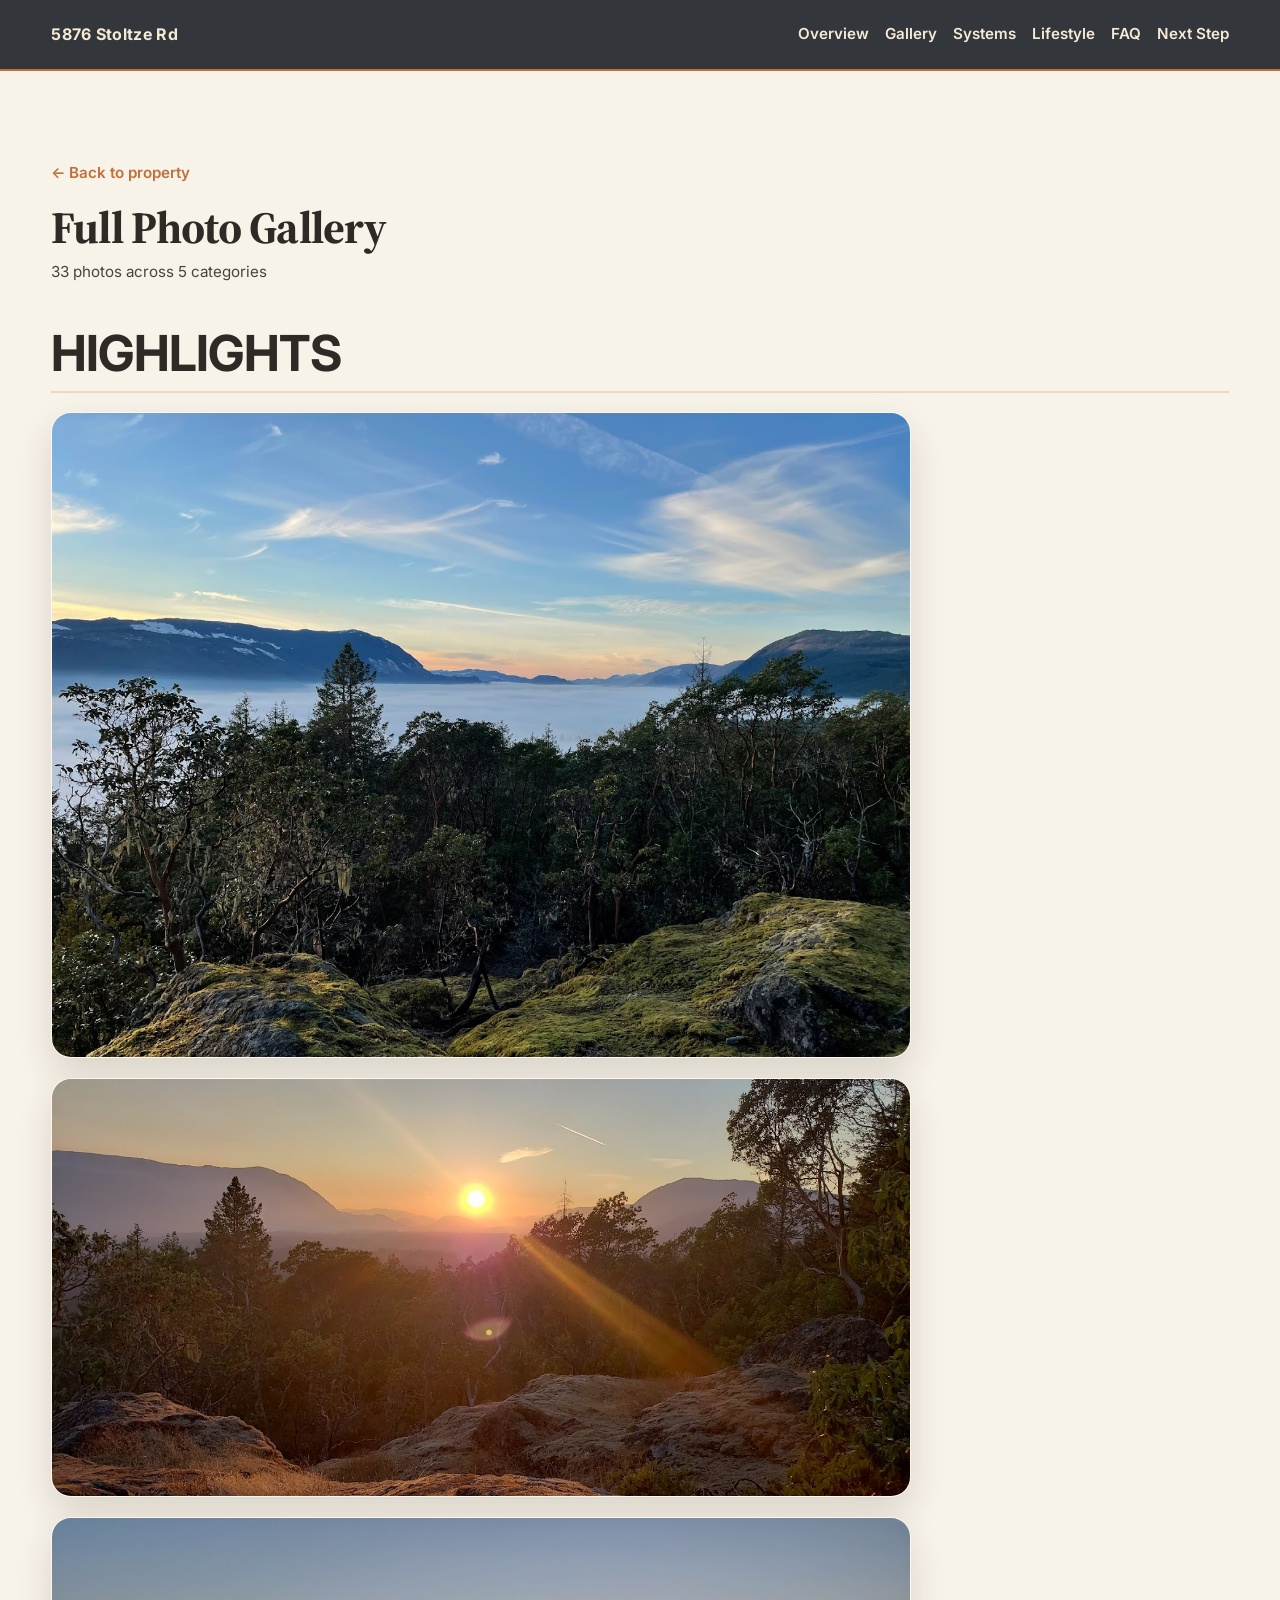
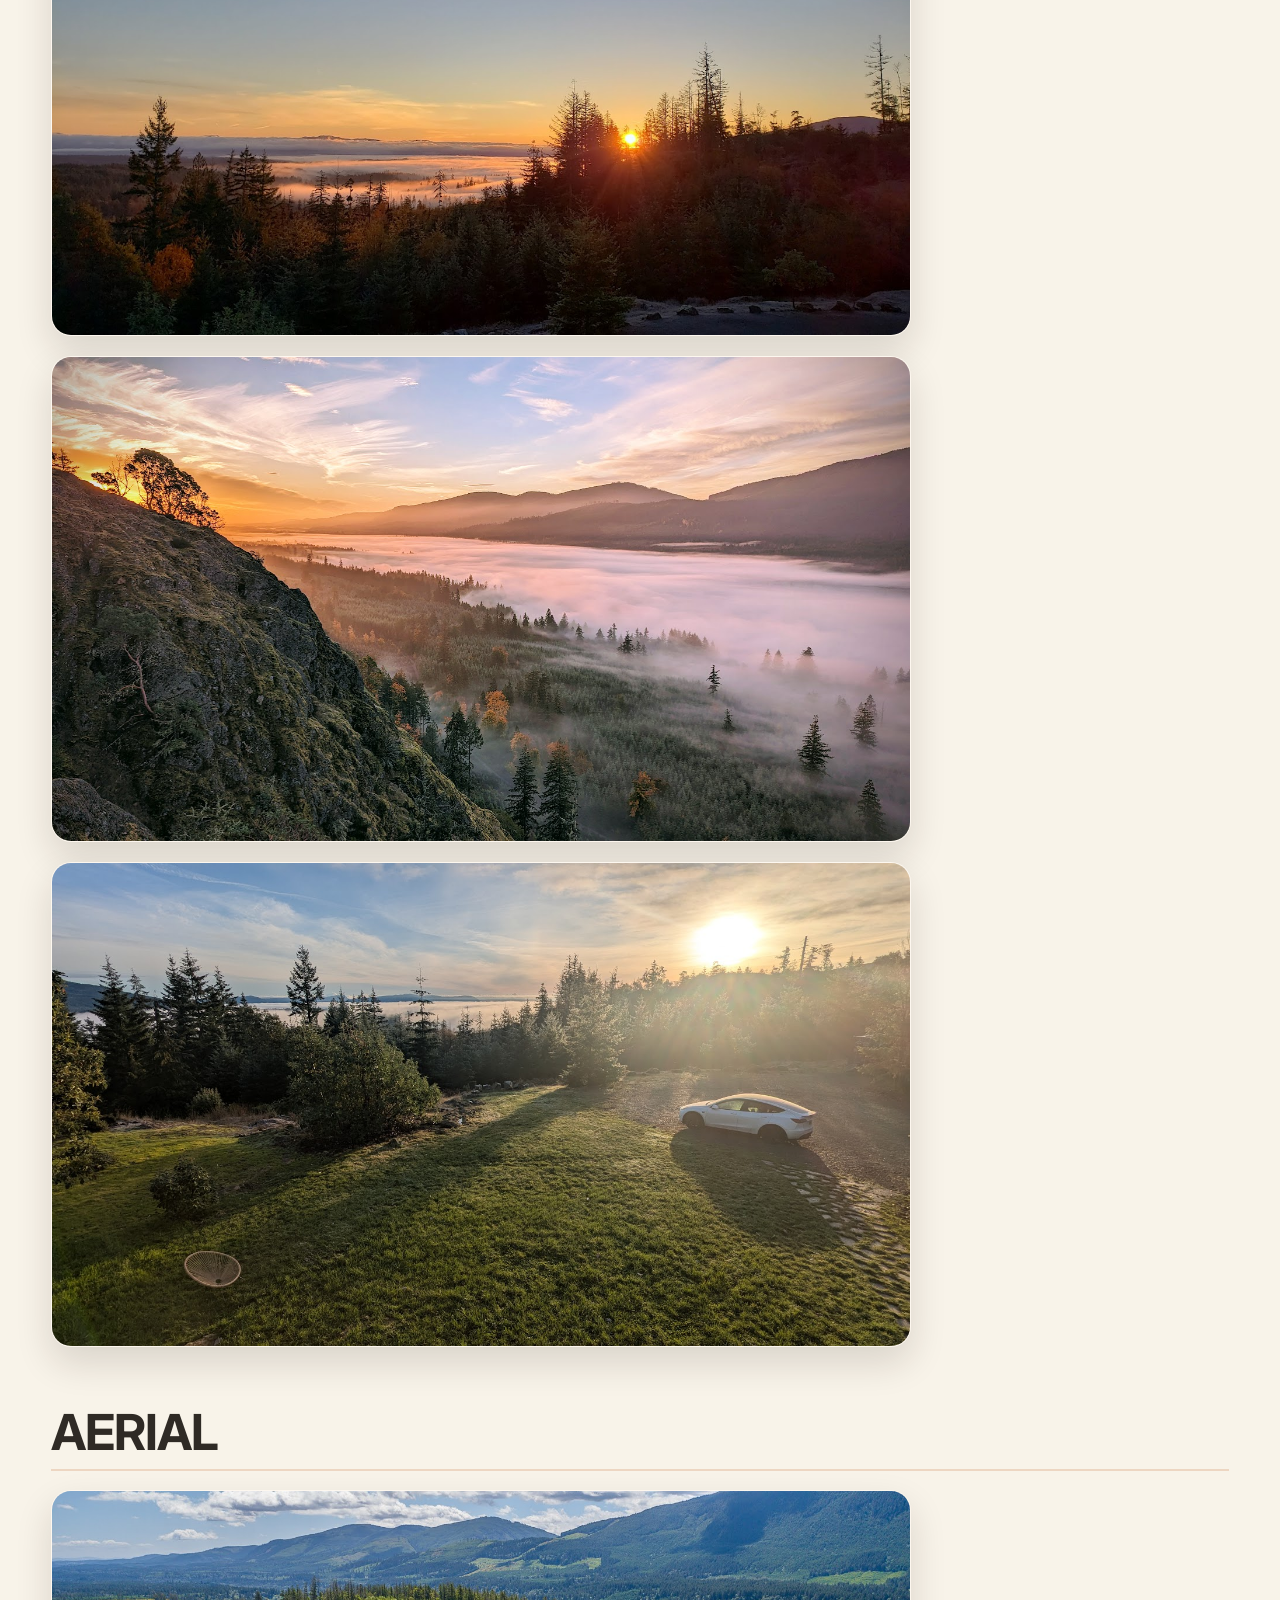
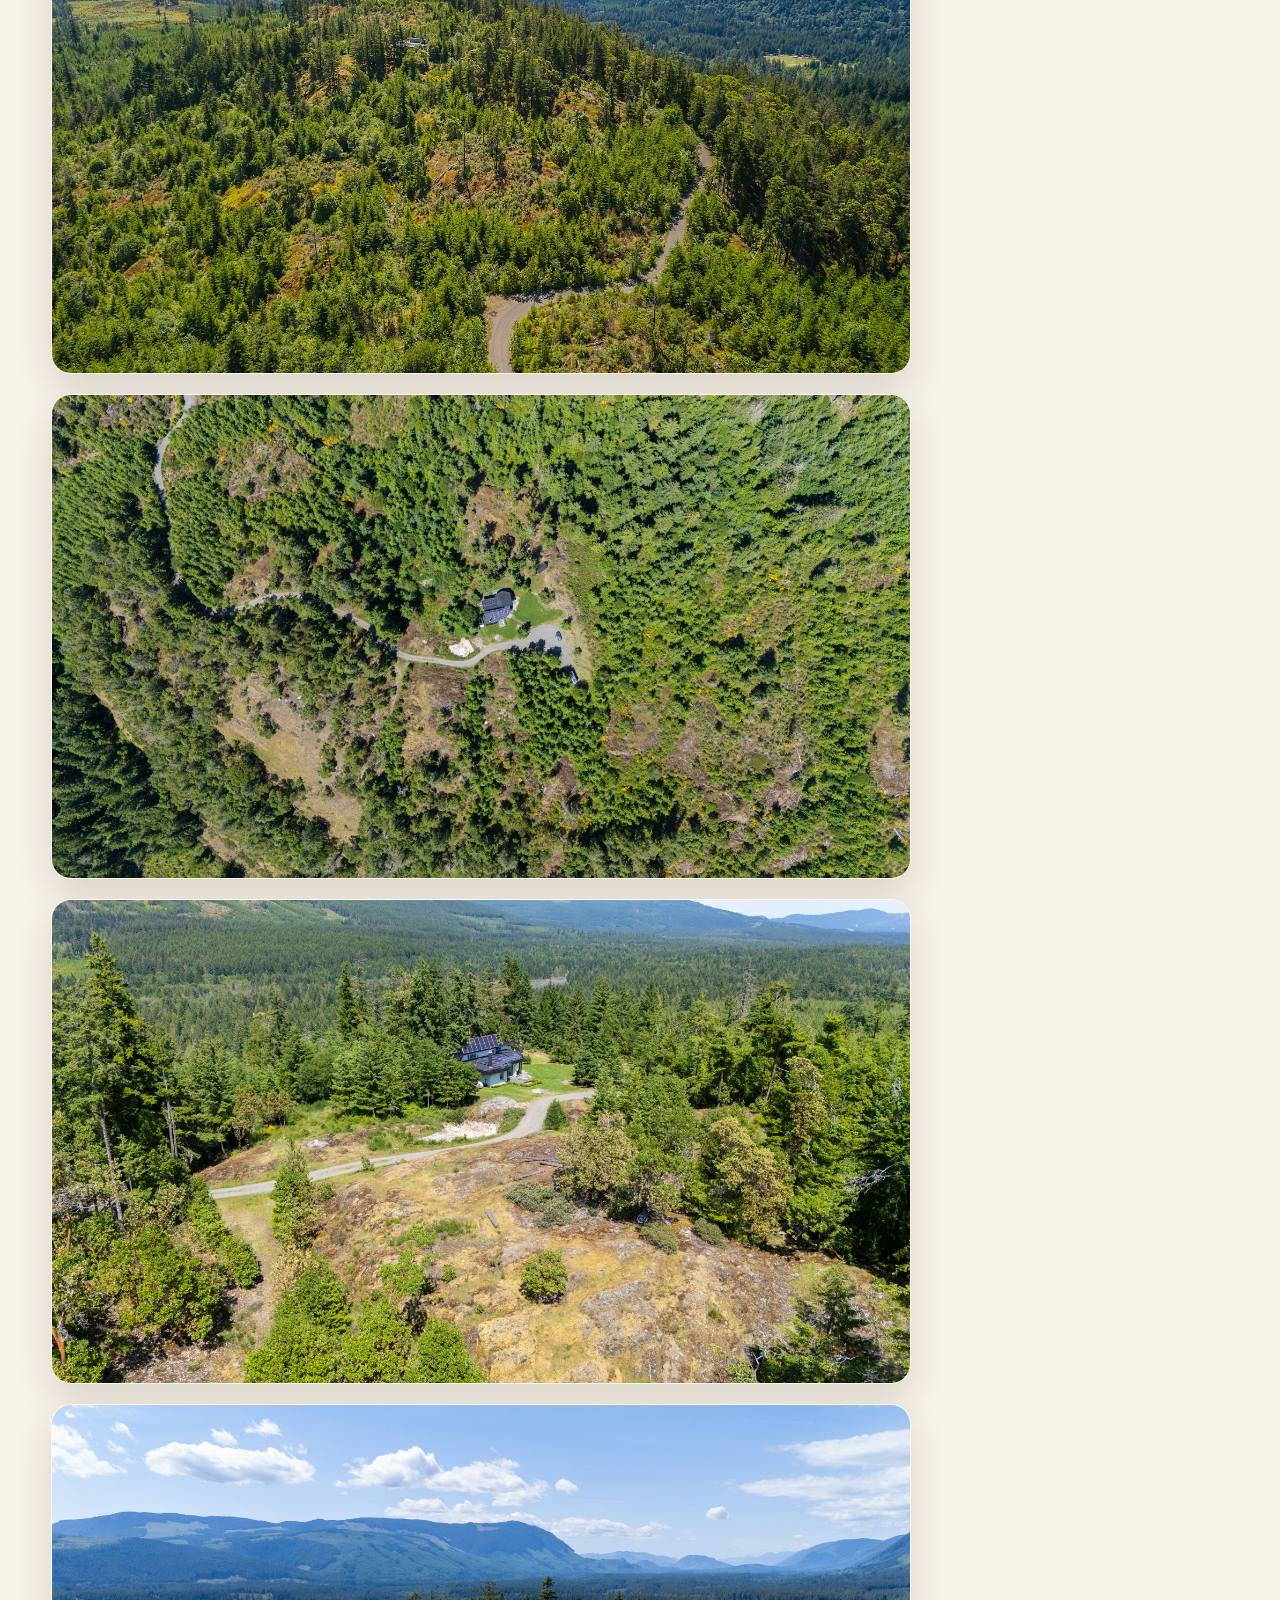
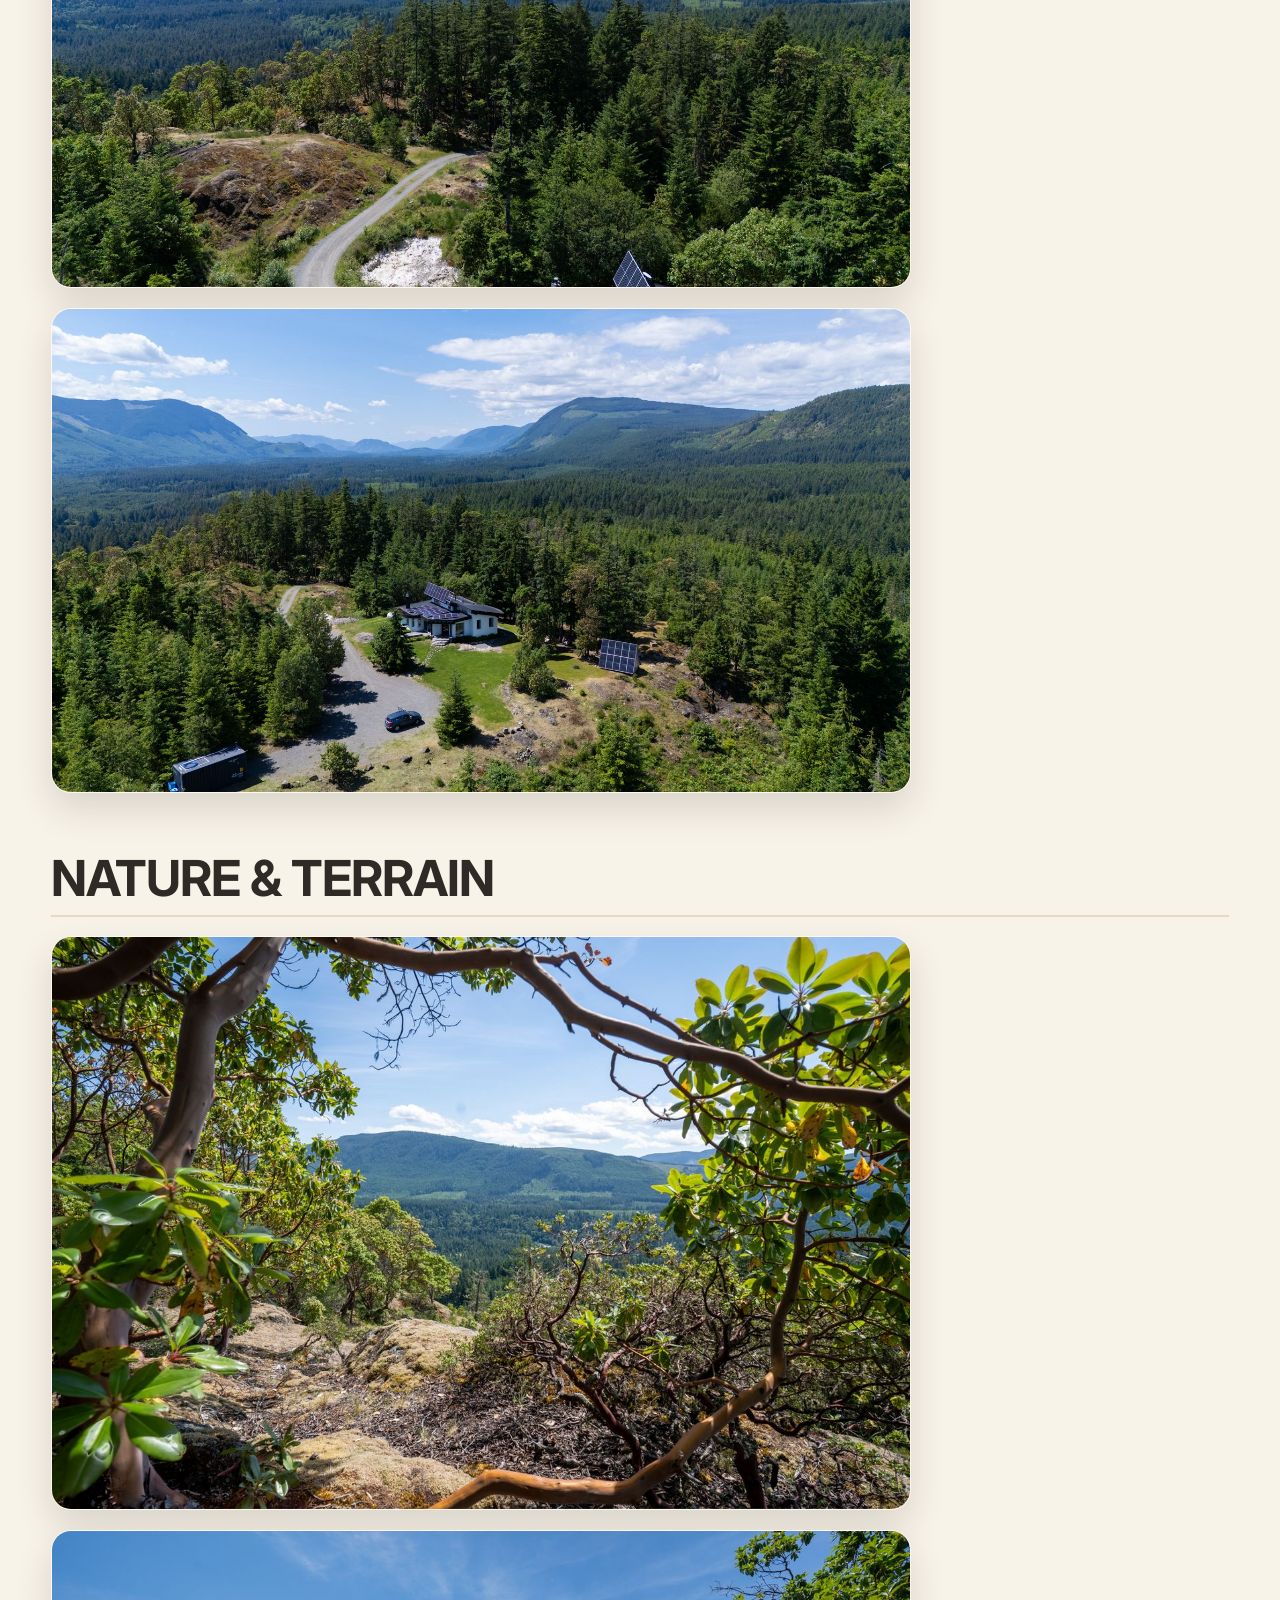
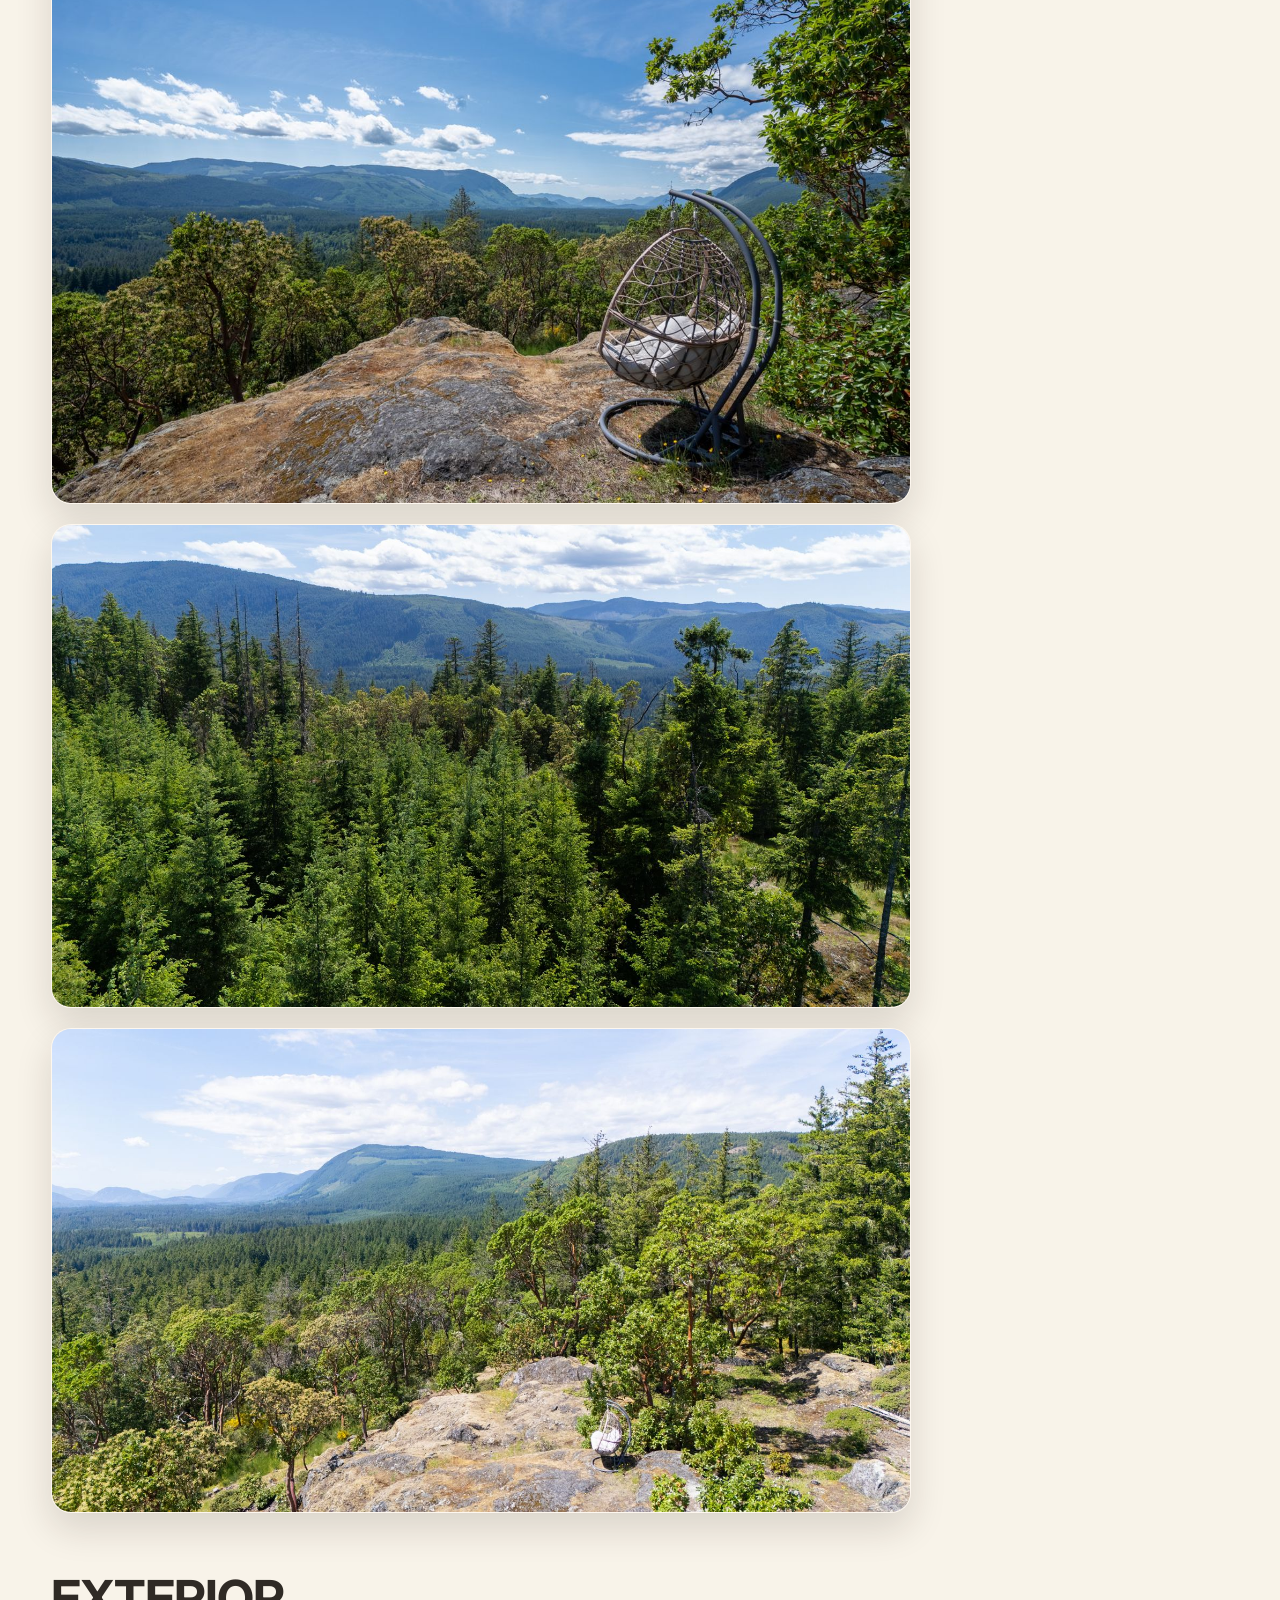
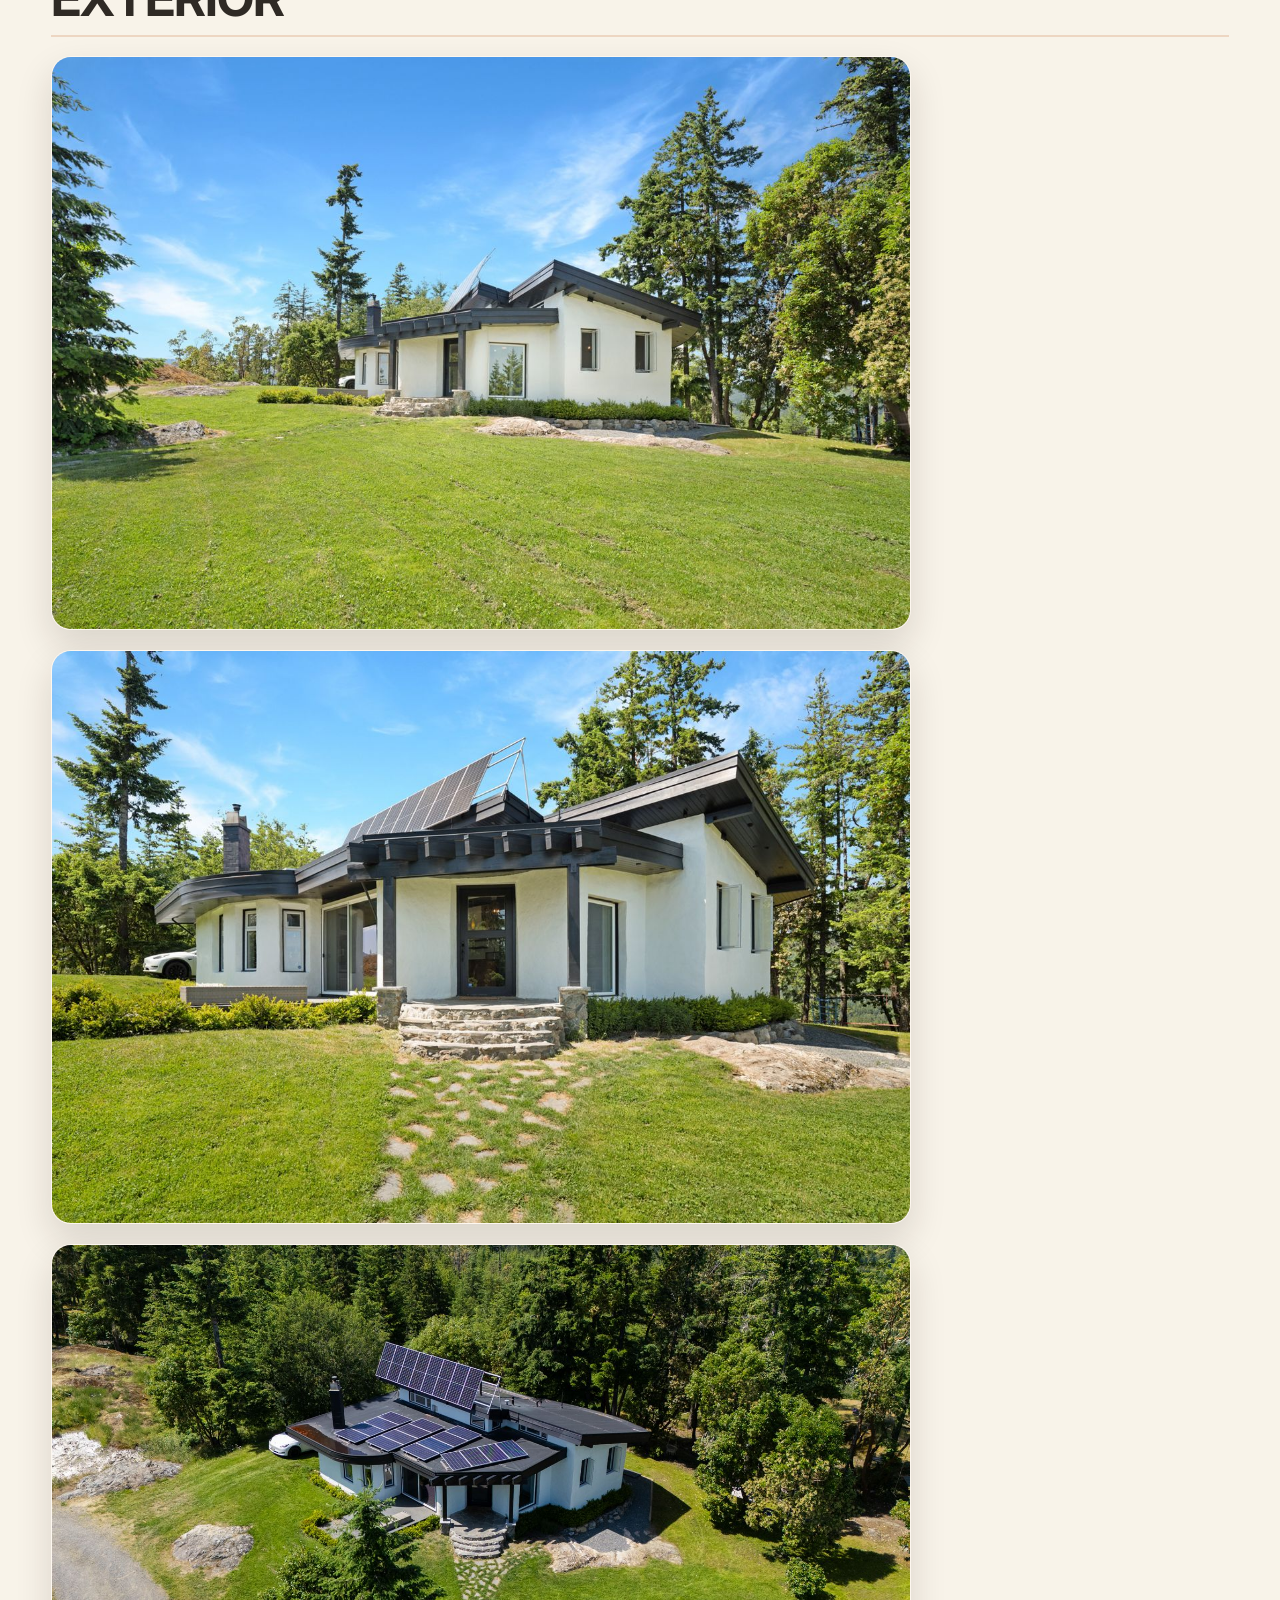
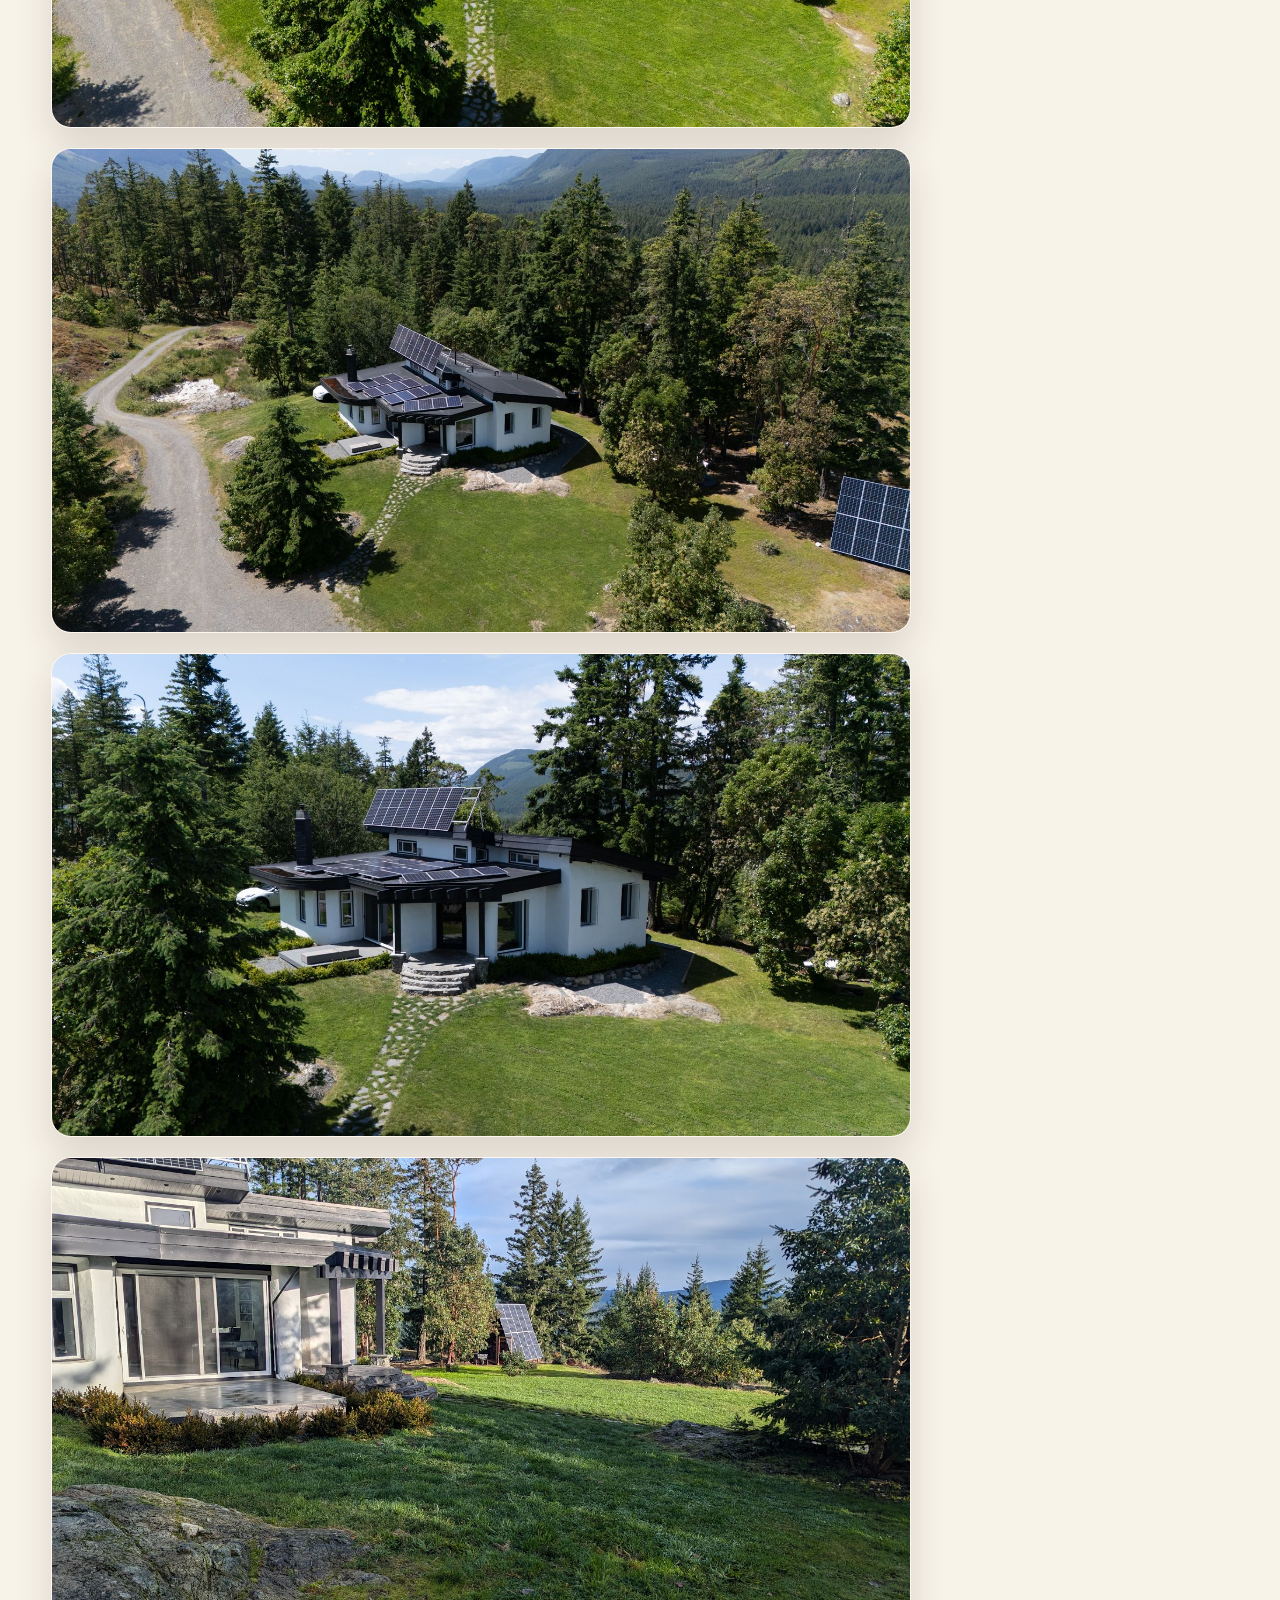
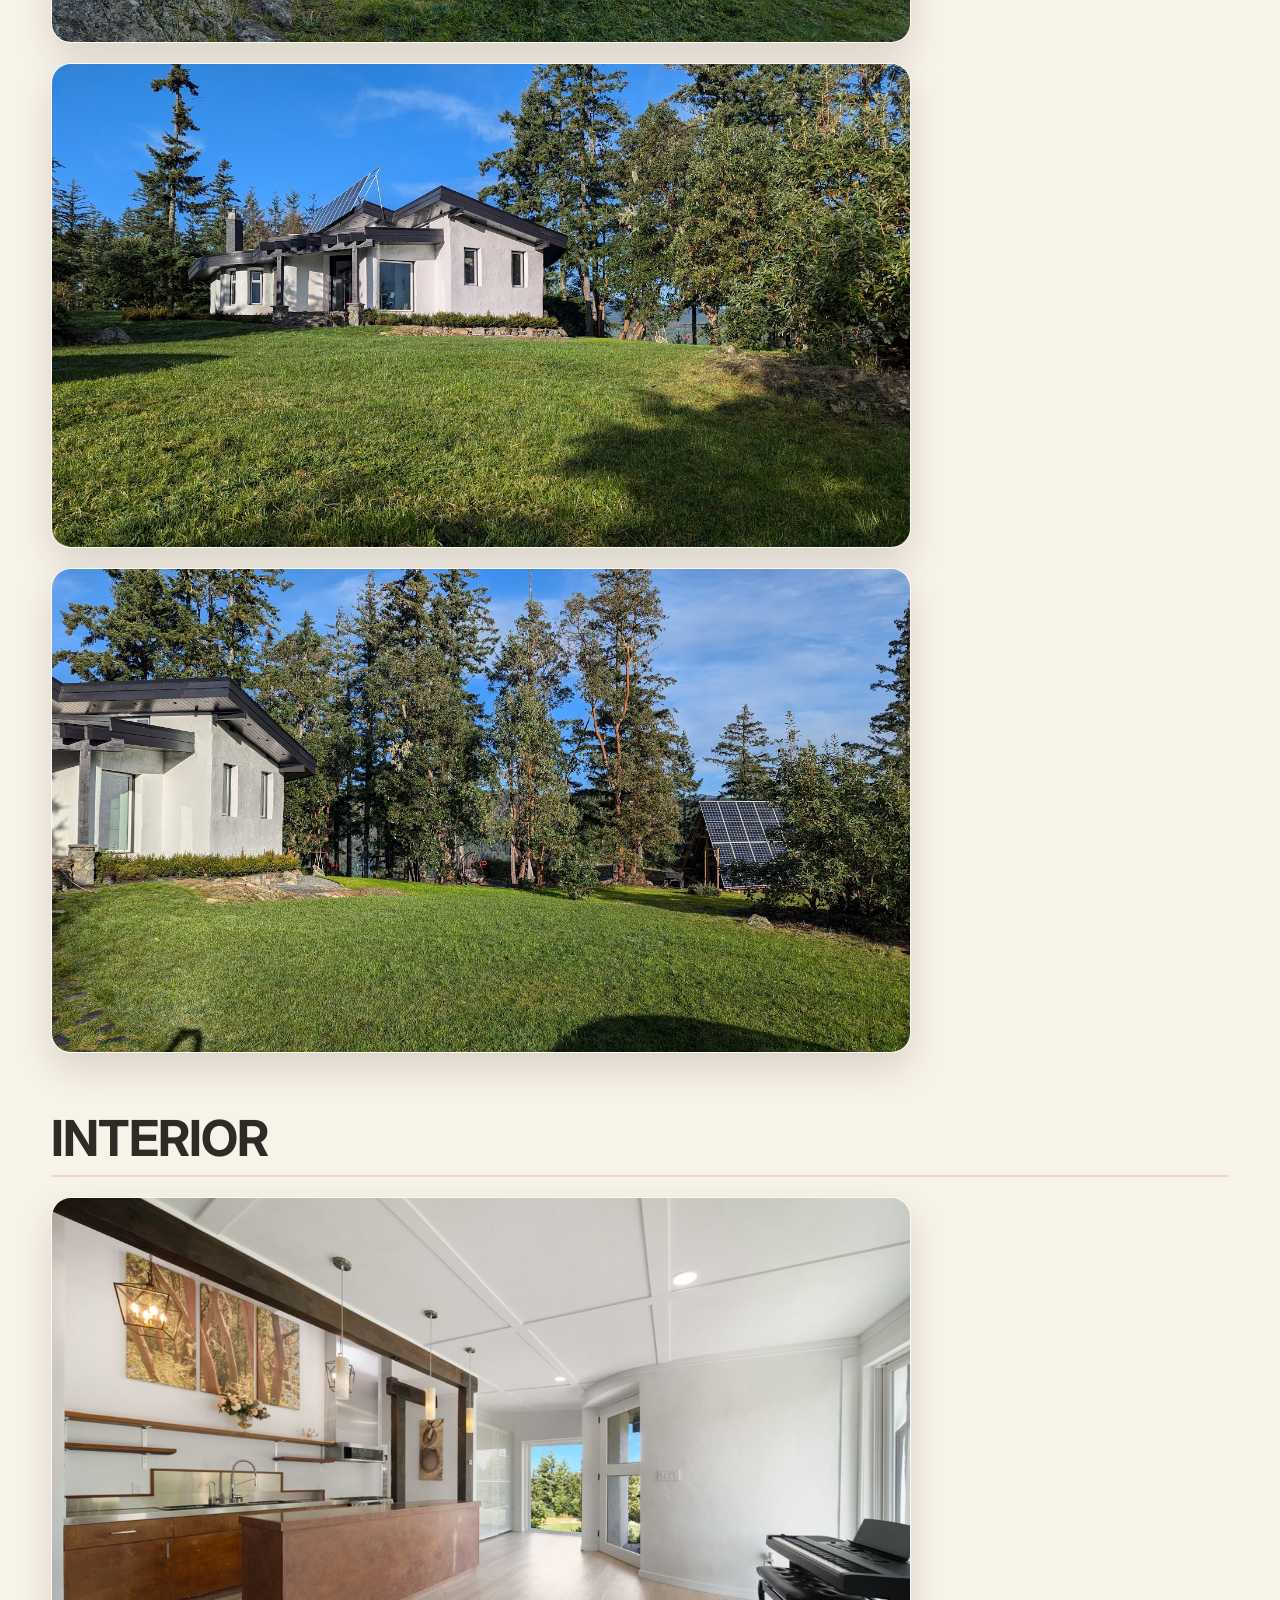
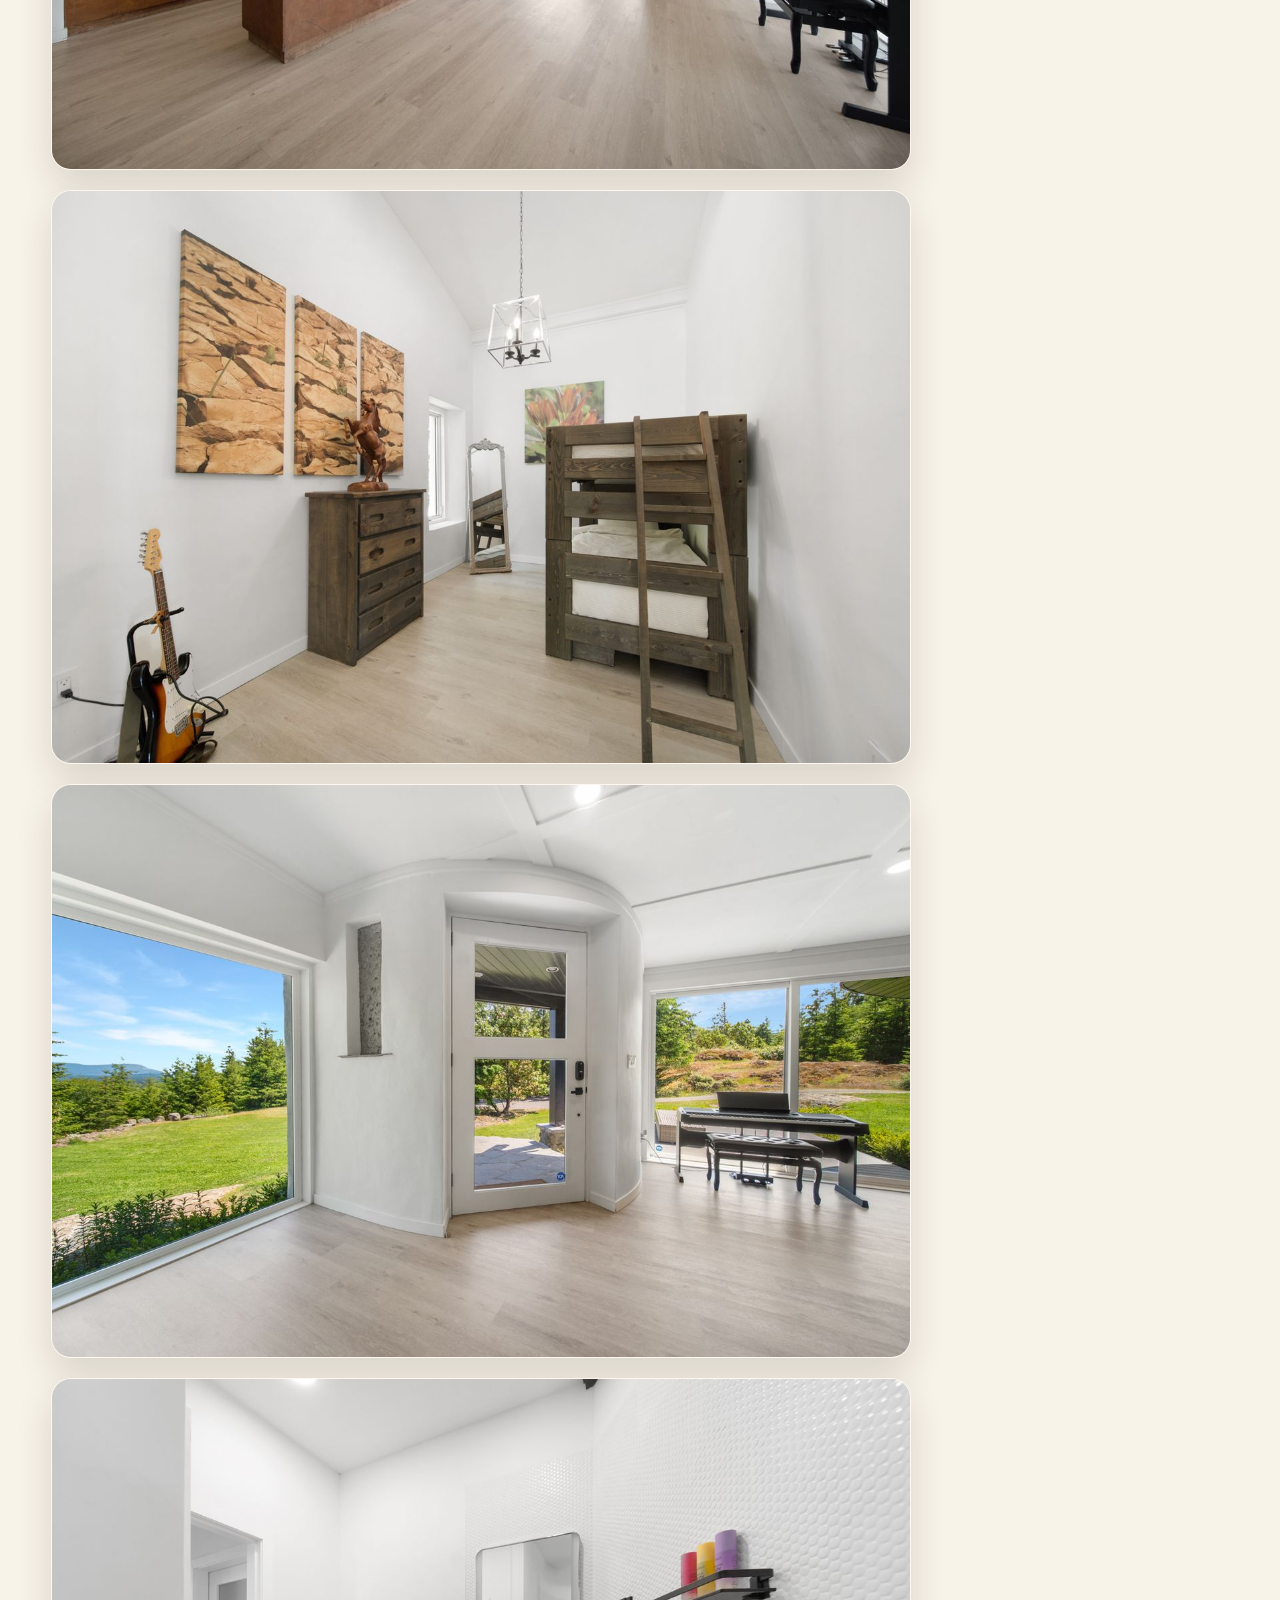
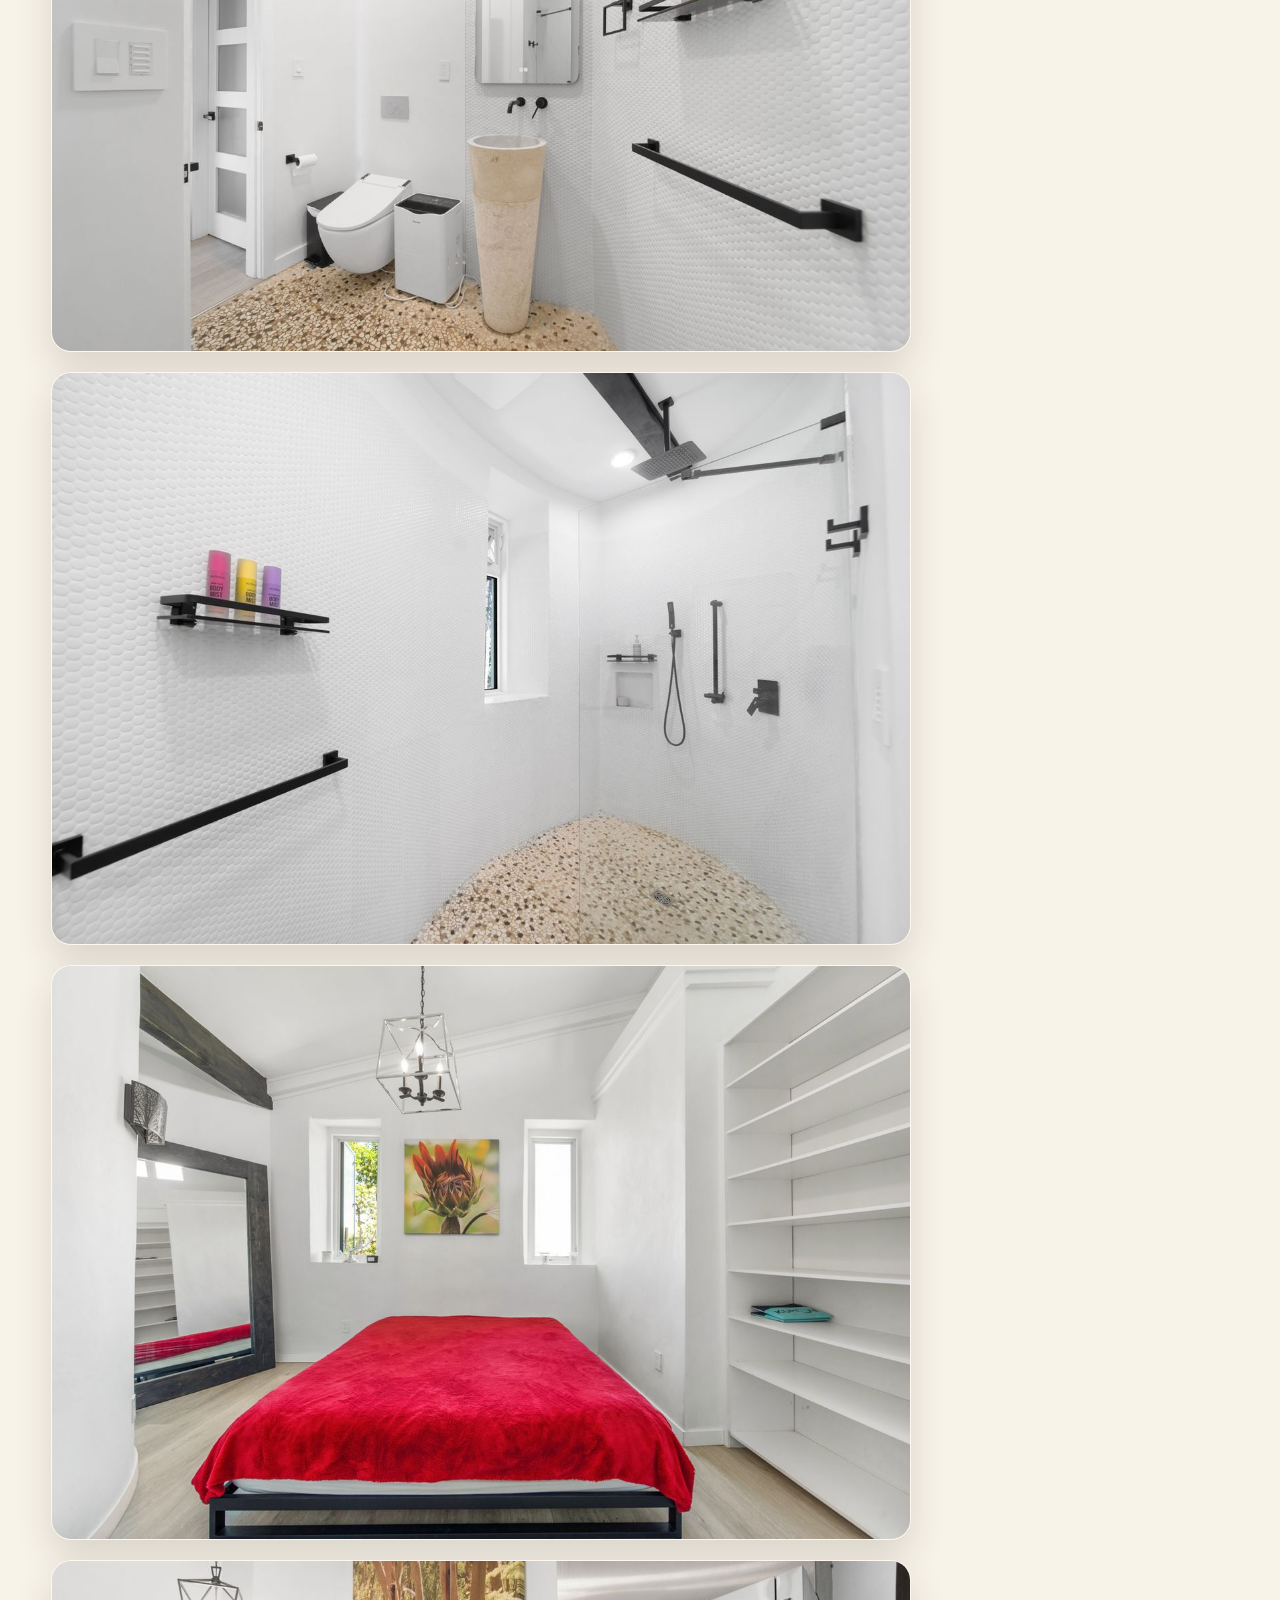
==== commit 17e20cfd: "GA tag" ====
--- a/gallery.html
+++ b/gallery.html
@@ -1,6 +1,15 @@
 <!DOCTYPE html>
 <html lang="en">
   <head>
+    <!-- Google tag (gtag.js) -->
+    <script async src="https://www.googletagmanager.com/gtag/js?id=G-XGX2NXL4YG"></script>
+    <script>
+      window.dataLayer = window.dataLayer || [];
+      function gtag(){dataLayer.push(arguments);}
+      gtag('js', new Date());
+
+      gtag('config', 'G-XGX2NXL4YG');
+    </script>
     <meta charset="UTF-8" />
     <meta name="viewport" content="width=device-width, initial-scale=1.0" />
     <title>Photo Gallery | 5876 Stoltze Rd</title>
@@ -221,7 +230,7 @@
     <footer class="site-footer section" id="contact">
       <div class="container reveal">
         <h2>Next Step</h2>
-        <p>Contact the listing professional directly to request details or schedule a viewing.</p>
+        <p>Reach out directly to request details or schedule a viewing.</p>
         <p class="contact-direct">
           <strong>Mitch McMichael</strong><br />
           Personal Real Estate Corporation<br />
--- a/css/styles.css
+++ b/css/styles.css
@@ -186,6 +186,8 @@
 
 .hero-media img,
 .hero-media video {
+  width: 100%;
+  height: 100%;
   object-fit: cover;
 }
 
@@ -624,7 +626,17 @@
 .gallery-page-full {
   aspect-ratio: unset;
   height: auto;
+  display: block;
   cursor: pointer;
+}
+
+.gallery-page-col .gallery-card,
+.gallery-page-col .gallery-card:nth-child(2),
+.gallery-page-col .gallery-card:nth-child(4),
+.gallery-page-col .gallery-card:nth-child(6),
+.gallery-page-col .gallery-card:nth-child(8) {
+  aspect-ratio: auto;
+  height: auto;
 }
 
 .gallery-page-full img {
@@ -992,6 +1004,32 @@
   width: 100%;
   height: auto;
   object-fit: contain;
+}
+
+.lifestyle-map {
+  margin-top: 1.25rem;
+}
+
+.lifestyle-map h3 {
+  margin: 0 0 0.65rem;
+  color: #342d26;
+  font-size: 1.08rem;
+}
+
+.map-frame {
+  border: 1px solid var(--line);
+  border-radius: 12px;
+  overflow: hidden;
+  box-shadow: var(--shadow-soft);
+  aspect-ratio: 16 / 9;
+  background: #ece2d0;
+}
+
+.map-frame iframe {
+  width: 100%;
+  height: 100%;
+  border: 0;
+  display: block;
 }
 
 .zoning {
@@ -1251,8 +1289,22 @@
 }
 
 @media (max-width: 800px) {
+  .hero {
+    align-items: start;
+  }
+
   .section {
     padding: 4rem 0;
+  }
+
+  .hero-media video {
+    left: 0;
+    right: 0;
+    width: 100%;
+    height: 100%;
+    min-width: 0;
+    min-height: 0;
+    object-position: 50% center;
   }
 
   .nav-toggle {
@@ -1285,9 +1337,11 @@
 
   .hero-content {
     margin-left: 0;
-    width: min(92%, 720px);
-    padding-top: clamp(4.8rem, 12vh, 6.4rem);
-    padding-bottom: 1.8rem;
+    width: min(96%, 720px);
+    padding-left: clamp(0.65rem, 3vw, 1rem);
+    padding-right: clamp(0.65rem, 3vw, 1rem);
+    padding-top: clamp(4.9rem, 9vh, 5.8rem);
+    padding-bottom: 0.8rem;
   }
 
   .hero-actions {
@@ -1362,6 +1416,10 @@
 
   .layout-split {
     grid-template-columns: 1fr;
+  }
+
+  .map-frame {
+    aspect-ratio: 4 / 3;
   }
 
   .scenic-band {
